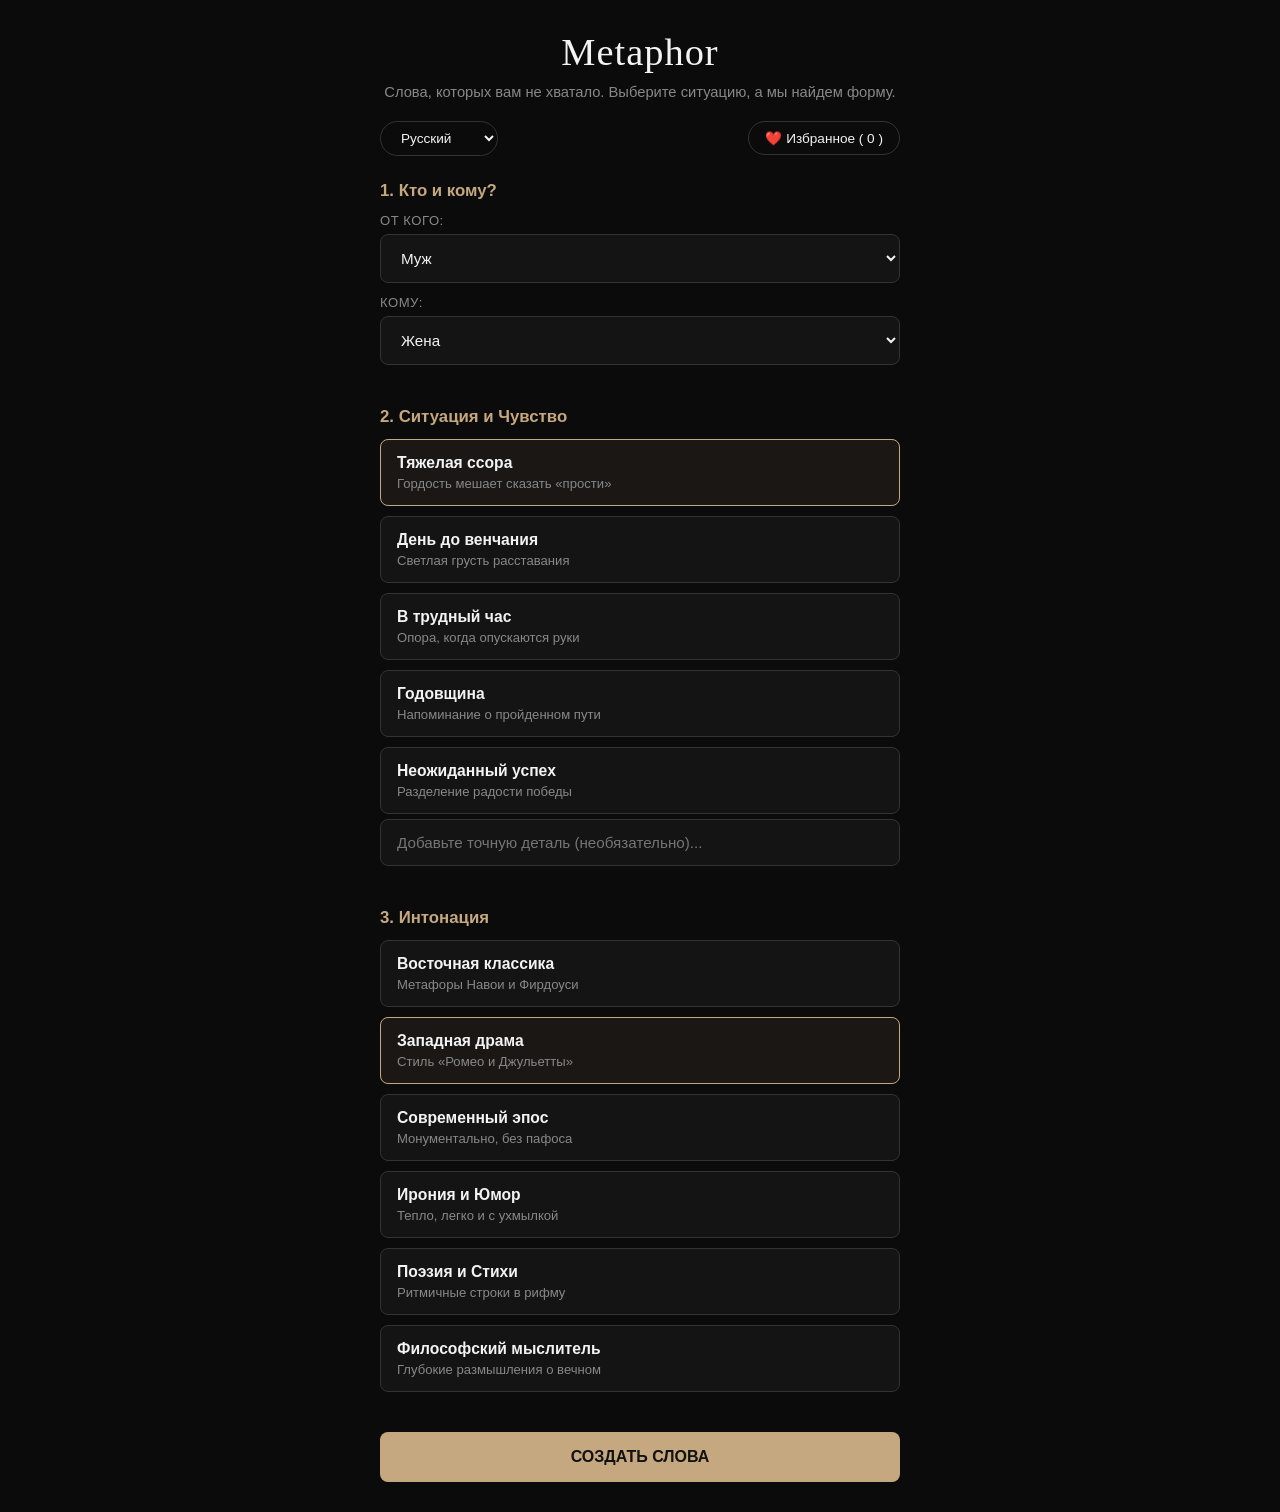
==== index.html @ 9680c44c "Update index.html" ====
<!DOCTYPE html>
<html lang="ru">
<head>
    <meta charset="UTF-8">
    <meta name="viewport" content="width=device-width, initial-scale=1.0">
    <title>Metaphor</title>
    <style>
        :root {
            --bg-color: #0b0b0b;
            --card-bg: #141414;
            --border-color: #333333;
            --accent-gold: #c5a880;
            --accent-gold-hover: #d4b58f;
            --text-main: #f3f3f3;
            --text-muted: #888888;
        }

        * {
            box-sizing: border-box;
            margin: 0;
            padding: 0;
            font-family: -apple-system, BlinkMacSystemFont, "Segoe UI", Roboto, sans-serif;
        }

        body {
            background-color: var(--bg-color);
            color: var(--text-main);
            display: flex;
            flex-direction: column;
            align-items: center;
            padding: 30px 15px;
            min-height: 100vh;
        }

        .container {
            width: 100%;
            max-width: 520px;
        }

        header {
            text-align: center;
            margin-bottom: 25px;
        }

        .logo {
            font-size: 2.4rem;
            font-weight: 400;
            font-family: Georgia, serif;
            letter-spacing: 1px;
            color: var(--text-main);
            margin-bottom: 8px;
        }

        .subtitle {
            font-size: 0.92rem;
            color: var(--text-muted);
            line-height: 1.4;
            margin-bottom: 18px;
        }

        .top-controls {
            display: flex;
            justify-content: space-between;
            align-items: center;
            margin-bottom: 20px;
        }

        .favorites-btn, .lang-select {
            background: transparent;
            border: 1px solid var(--border-color);
            color: var(--text-main);
            padding: 8px 16px;
            border-radius: 20px;
            font-size: 0.85rem;
            cursor: pointer;
            outline: none;
            transition: all 0.2s;
        }

        .favorites-btn:hover, .lang-select:hover {
            border-color: var(--accent-gold);
        }

        .lang-select option {
            background: var(--card-bg);
            color: var(--text-main);
        }

        section {
            margin-bottom: 30px;
        }

        .section-title {
            font-size: 1.05rem;
            font-weight: 600;
            color: var(--accent-gold);
            margin-bottom: 12px;
        }

        .label-text {
            font-size: 0.82rem;
            color: var(--text-muted);
            margin-bottom: 6px;
            text-transform: uppercase;
            letter-spacing: 0.5px;
        }

        .select-wrap, input[type="text"] {
            width: 100%;
            background: var(--card-bg);
            border: 1px solid var(--border-color);
            color: var(--text-main);
            padding: 14px 16px;
            border-radius: 8px;
            font-size: 0.95rem;
            outline: none;
            margin-bottom: 12px;
            transition: border-color 0.2s;
        }

        select:focus, input:focus {
            border-color: var(--accent-gold);
        }

        .cards-grid {
            display: flex;
            flex-direction: column;
            gap: 10px;
        }

        .selectable-card {
            background: var(--card-bg);
            border: 1px solid var(--border-color);
            border-radius: 8px;
            padding: 14px 16px;
            cursor: pointer;
            transition: all 0.2s ease;
        }

        .selectable-card:hover {
            border-color: #555;
        }

        .selectable-card.selected {
            border-color: var(--accent-gold);
            background: #1a1714;
        }

        .card-title {
            font-size: 0.98rem;
            font-weight: 600;
            margin-bottom: 4px;
            color: var(--text-main);
        }

        .card-desc {
            font-size: 0.82rem;
            color: var(--text-muted);
        }

        .custom-input-card {
            background: var(--card-bg);
            border: 1px solid var(--border-color);
            border-radius: 8px;
            padding: 12px 16px;
            width: 100%;
            color: var(--text-main);
            font-size: 0.9rem;
            outline: none;
            margin-top: 5px;
        }

        .btn-submit {
            width: 100%;
            background: var(--accent-gold);
            color: #111;
            font-weight: 600;
            border: none;
            padding: 16px;
            border-radius: 8px;
            font-size: 1rem;
            cursor: pointer;
            transition: background 0.2s;
            margin-top: 10px;
        }

        .btn-submit:hover {
            background: var(--accent-gold-hover);
        }

        /* Карточка результата */
        .result-box {
            display: none;
            background: #111;
            border: 1px solid var(--border-color);
            border-radius: 12px;
            padding: 24px;
            margin-top: 30px;
            box-shadow: 0 15px 35px rgba(0,0,0,0.6);
        }

        .result-text {
            font-size: 1.05rem;
            line-height: 1.7;
            margin-bottom: 20px;
            color: var(--text-main);
            white-space: pre-wrap;
            font-family: Georgia, serif;
            min-height: 80px;
        }

        /* Доп. меню после генерации (Короче, Метафоры, Формально) */
        .post-menu {
            display: flex;
            flex-wrap: wrap;
            gap: 8px;
            margin-bottom: 18px;
            padding-bottom: 16px;
            border-bottom: 1px solid var(--border-color);
        }

        .btn-mini {
            background: var(--card-bg);
            border: 1px solid var(--border-color);
            color: var(--text-main);
            padding: 6px 14px;
            border-radius: 16px;
            font-size: 0.8rem;
            cursor: pointer;
            transition: all 0.2s;
        }

        .btn-mini:hover {
            border-color: var(--accent-gold);
            color: var(--accent-gold);
        }

        .actions-row {
            display: grid;
            grid-template-columns: repeat(2, 1fr);
            gap: 10px;
            margin-top: 12px;
        }

        .btn-action {
            background: var(--card-bg);
            border: 1px solid var(--border-color);
            color: var(--text-main);
            padding: 10px;
            border-radius: 6px;
            font-size: 0.85rem;
            cursor: pointer;
            display: flex;
            align-items: center;
            justify-content: center;
            gap: 6px;
            transition: all 0.2s;
        }

        .btn-action:hover {
            border-color: var(--accent-gold);
        }

        .status-msg {
            color: #e57373;
            font-size: 0.85rem;
            text-align: center;
            margin-top: 10px;
            display: none;
        }
    </style>
</head>
<body>

    <div class="container">
        <header>
            <h1 class="logo">Metaphor</h1>
            <p class="subtitle">Слова, которых вам не хватало. Выберите ситуацию, а мы найдем форму.</p>
            
            <div class="top-controls">
                <select id="langSelect" class="lang-select">
                    <option value="ru">Русский</option>
                    <option value="uz">O'zbekcha</option>
                    <option value="en">English</option>
                </select>
                <button class="favorites-btn" id="favCountBtn">❤️ Избранное ( 0 )</button>
            </div>
        </header>

        <main>
            <!-- Блок 1: Кто и кому -->
            <section>
                <div class="section-title">1. Кто и кому?</div>
                <div class="label-text">От кого:</div>
                <select id="senderSelect" class="select-wrap">
                    <option value="Муж">Муж</option>
                    <option value="Жена">Жена</option>
                    <option value="Отец">Отец</option>
                    <option value="Мать">Мать</option>
                    <option value="Друг">Друг</option>
                    <option value="Подруга">Подруга</option>
                    <option value="Коллега">Коллега</option>
                </select>

                <div class="label-text">Кому:</div>
                <select id="recipientSelect" class="select-wrap">
                    <option value="Жена">Жена</option>
                    <option value="Муж">Муж</option>
                    <option value="Сын">Сын</option>
                    <option value="Дочь">Дочь</option>
                    <option value="Друг">Друг</option>
                    <option value="Коллега">Коллега</option>
                </select>
            </section>

            <!-- Блок 2: Ситуация и Чувство -->
            <section>
                <div class="section-title">2. Ситуация и Чувство</div>
                <div class="cards-grid" id="situationCards">
                    <div class="selectable-card selected" data-value="Тяжелая ссора: Гордость мешает сказать прости">
                        <div class="card-title">Тяжелая ссора</div>
                        <div class="card-desc">Гордость мешает сказать «прости»</div>
                    </div>
                    <div class="selectable-card" data-value="День до венчания: Светлая грусть расставания">
                        <div class="card-title">День до венчания</div>
                        <div class="card-desc">Светлая грусть расставания</div>
                    </div>
                    <div class="selectable-card" data-value="В трудный час: Опора, когда опускаются руки">
                        <div class="card-title">В трудный час</div>
                        <div class="card-desc">Опора, когда опускаются руки</div>
                    </div>
                    <div class="selectable-card" data-value="Годовщина: Напоминание о пройденном пути">
                        <div class="card-title">Годовщина</div>
                        <div class="card-desc">Напоминание о пройденном пути</div>
                    </div>
                    <div class="selectable-card" data-value="Неожиданный успех: Разделение радости победы">
                        <div class="card-title">Неожиданный успех</div>
                        <div class="card-desc">Разделение радости победы</div>
                    </div>
                </div>
                <input type="text" id="customSituation" class="custom-input-card" placeholder="Добавьте точную деталь (необязательно)...">
            </section>

            <!-- Блок 3: Интонация -->
            <section>
                <div class="section-title">3. Интонация</div>
                <div class="cards-grid" id="toneCards">
                    <div class="selectable-card" data-value="Восточная классика">
                        <div class="card-title">Восточная классика</div>
                        <div class="card-desc">Метафоры Навои и Фирдоуси</div>
                    </div>
                    <div class="selectable-card selected" data-value="Западная драма">
                        <div class="card-title">Западная драма</div>
                        <div class="card-desc">Стиль «Ромео и Джульетты»</div>
                    </div>
                    <div class="selectable-card" data-value="Современный эпос">
                        <div class="card-title">Современный эпос</div>
                        <div class="card-desc">Монументально, без пафоса</div>
                    </div>
                    <div class="selectable-card" data-value="Ирония и Юмор">
                        <div class="card-title">Ирония и Юмор</div>
                        <div class="card-desc">Тепло, легко и с ухмылкой</div>
                    </div>
                    <div class="selectable-card" data-value="Поэзия и Стихи">
                        <div class="card-title">Поэзия и Стихи</div>
                        <div class="card-desc">Ритмичные строки в рифму</div>
                    </div>
                    <div class="selectable-card" data-value="Философский мыслитель">
                        <div class="card-title">Философский мыслитель</div>
                        <div class="card-desc">Глубокие размышления о вечном</div>
                    </div>
                </div>
            </section>

            <button id="generateBtn" class="btn-submit">СОЗДАТЬ СЛОВА</button>
            <div id="statusMsg" class="status-msg"></div>

            <!-- Блок вывода с доп. меню -->
            <div id="resultBox" class="result-box">
                <!-- Доп меню подстройки текста -->
                <div class="post-menu">
                    <button class="btn-mini" id="modShorter">Короче</button>
                    <button class="btn-mini" id="modMetaphor">Больше метафор</button>
                    <button class="btn-mini" id="modFormal">Более формально</button>
                </div>

                <div id="resultText" class="result-text"></div>
                
                <div class="actions-row">
                    <button class="btn-action" id="favToggleBtn">❤️ В избранное</button>
                    <button class="btn-action" id="telegramBtn">✈️ В Telegram</button>
                </div>
                <div class="actions-row">
                    <button class="btn-action" id="copyBtn">Скопировать</button>
                    <button class="btn-action" id="downloadCardBtn">Скачать открытку</button>
                </div>
            </div>
        </main>
    </div>

    <script>
        // Трекинг аналитики
        async function trackEvent(payload) {
            try {
                await fetch('/api/track', {
                    method: 'POST',
                    headers: { 'Content-Type': 'application/json' },
                    body: JSON.stringify(payload)
                });
            } catch (e) {}
        }

        const savedLang = localStorage.getItem('app_lang') || 'ru';
        const langSelect = document.getElementById('langSelect');
        langSelect.value = savedLang;
        trackEvent({ type: 'visit', language: savedLang });

        langSelect.addEventListener('change', (e) => {
            localStorage.setItem('app_lang', e.target.value);
        });

        // Эффект печати текста (Typewriter)
        async function typeWriter(text, element) {
            element.innerText = '';
            for (let i = 0; i < text.length; i++) {
                element.innerText += text.charAt(i);
                if (i % 4 === 0) await new Promise(r => setTimeout(r, 5));
            }
        }

        // Выбор карточек ситуаций
        let selectedSituation = "Тяжелая ссора: Гордость мешает сказать прости";
        document.querySelectorAll('#situationCards .selectable-card').forEach(card => {
            card.addEventListener('click', () => {
                document.querySelectorAll('#situationCards .selectable-card').forEach(c => c.classList.remove('selected'));
                card.classList.add('selected');
                selectedSituation = card.getAttribute('data-value');
            });
        });

        // Выбор карточек интонаций
        let selectedTone = "Западная драма";
        document.querySelectorAll('#toneCards .selectable-card').forEach(card => {
            card.addEventListener('click', () => {
                document.querySelectorAll('#toneCards .selectable-card').forEach(c => c.classList.remove('selected'));
                card.classList.add('selected');
                selectedTone = card.getAttribute('data-value');
            });
        });

        // Избранное
        let favorites = JSON.parse(localStorage.getItem('metaphor_favs') || '[]');
        const favCountBtn = document.getElementById('favCountBtn');
        function updateFavCount() {
            favCountBtn.innerText = `❤️ Избранное ( ${favorites.length} )`;
        }
        updateFavCount();

        const generateBtn = document.getElementById('generateBtn');
        const resultBox = document.getElementById('resultBox');
        const resultText = document.getElementById('resultText');
        const statusMsg = document.getElementById('statusMsg');

        async function fetchGeneration(extraInstruction = '') {
            const sender = document.getElementById('senderSelect').value;
            const recipient = document.getElementById('recipientSelect').value;
            const customDetail = document.getElementById('customSituation').value.trim();
            const lang = langSelect.value;
            
            let situationFinal = selectedSituation;
            if (customDetail) {
                situationFinal += `. Деталь: ${customDetail}`;
            }
            if (extraInstruction) {
                situationFinal += `. Стиль корректировки: ${extraInstruction}`;
            }

            generateBtn.disabled = true;
            generateBtn.innerText = 'Создаем слова...';
            statusMsg.style.display = 'none';

            try {
                const res = await fetch('/api/generate', {
                    method: 'POST',
                    headers: { 'Content-Type': 'application/json' },
                    body: JSON.stringify({
                        step1: `От ${sender} к ${recipient}`,
                        step2: situationFinal,
                        step3: selectedTone,
                        lang: lang
                    })
                });

                const data = await res.json();
                if (res.ok) {
                    resultBox.style.display = 'block';
                    await typeWriter(data.text, resultText);
                    window.scrollTo({ top: resultBox.offsetTop - 20, behavior: 'smooth' });
                    trackEvent({ type: 'event', eventName: 'generation_success', tone: selectedTone, language: lang });
                } else {
                    statusMsg.innerText = data.text || 'Ошибка генерации';
                    statusMsg.style.display = 'block';
                }
            } catch (err) {
                statusMsg.innerText = 'Ошибка соединения с сервером';
                statusMsg.style.display = 'block';
            } finally {
                generateBtn.disabled = false;
                generateBtn.innerText = 'СОЗДАТЬ СЛОВА';
            }
        }

        generateBtn.addEventListener('click', () => fetchGeneration());

        // Обработчики мини-меню (Короче, Метафоры, Формально)
        document.getElementById('modShorter').addEventListener('click', () => fetchGeneration('сделай текст короче и лаконичнее'));
        document.getElementById('modMetaphor').addEventListener('click', () => fetchGeneration('добавь больше красивых метафор и образности'));
        document.getElementById('modFormal').addEventListener('click', () => fetchGeneration('сделай текст более формальным и сдержанным'));

        // Кнопки управления результатом
        document.getElementById('copyBtn').addEventListener('click', () => {
            navigator.clipboard.writeText(resultText.innerText);
            alert('Текст скопирован!');
            trackEvent({ type: 'event', eventName: 'copy_text' });
        });

        document.getElementById('telegramBtn').addEventListener('click', () => {
            window.open(`https://t.me/share/url?url=${encodeURIComponent(location.href)}&text=${encodeURIComponent(resultText.innerText)}`, '_blank');
            trackEvent({ type: 'event', eventName: 'telegram_share' });
        });

        const favToggleBtn = document.getElementById('favToggleBtn');
        favToggleBtn.addEventListener('click', () => {
            const text = resultText.innerText;
            if (!favorites.includes(text)) {
                favorites.push(text);
                localStorage.setItem('metaphor_favs', JSON.stringify(favorites));
                favToggleBtn.innerText = '❤️ В избранном';
                alert('Добавлено в избранное!');
            } else {
                favorites = favorites.filter(item => item !== text);
                localStorage.setItem('metaphor_favs', JSON.stringify(favorites));
                favToggleBtn.innerText = '❤️ В избранное';
                alert('Удалено из избранного.');
            }
            updateFavCount();
            trackEvent({ type: 'event', eventName: 'favorite_toggle' });
        });

        // Скачивание открытки (Canvas)
        document.getElementById('downloadCardBtn').addEventListener('click', () => {
            const canvas = document.createElement('canvas');
            canvas.width = 1000; canvas.height = 1000;
            const ctx = canvas.getContext('2d');

            ctx.fillStyle = '#141414';
            ctx.fillRect(0, 0, 1000, 1000);

            ctx.strokeStyle = '#c5a880';
            ctx.lineWidth = 4;
            ctx.strokeRect(50, 50, 900, 900);

            ctx.fillStyle = '#c5a880';
            ctx.font = '36px Georgia, serif';
            ctx.textAlign = 'center';
            ctx.fillText('METAPHOR', 500, 130);

            ctx.fillStyle = '#f3f3f3';
            ctx.font = '28px Georgia, serif';
            
            const words = resultText.innerText.split(' ');
            let line = '', lines = [];
            for (let w of words) {
                let test = line + w + ' ';
                if (ctx.measureText(test).width > 760) { lines.push(line); line = w + ' '; }
                else line = test;
            }
            lines.push(line);

            let startY = 500 - ((lines.length * 40) / 2);
            lines.forEach((l, i) => ctx.fillText(l, 500, startY + (i * 45)));

            const link = document.createElement('a');
            link.download = 'metaphor-card.png';
            link.href = canvas.toDataURL();
            link.click();

            trackEvent({ type: 'event', eventName: 'download_card' });
        });
    </script>
</body>
</html>
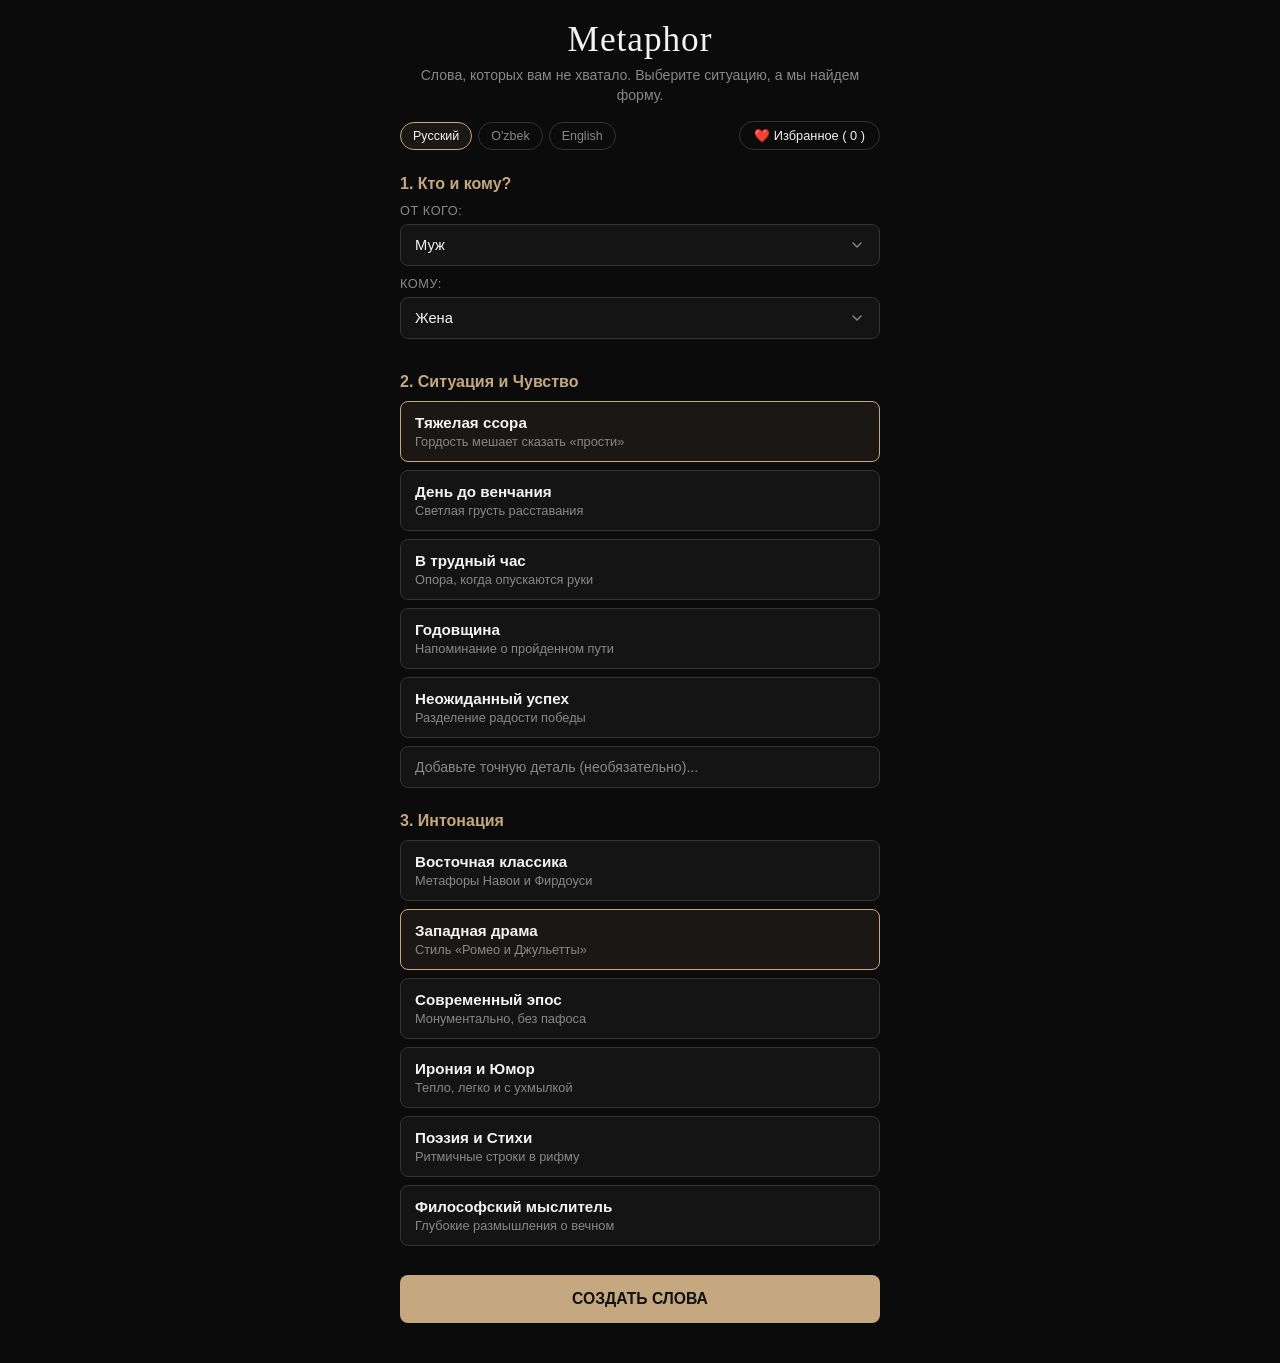
==== commit fcd57b68: "Update index.html" ====
--- a/index.html
+++ b/index.html
@@ -2,7 +2,7 @@
 <html lang="ru">
 <head>
     <meta charset="UTF-8">
-    <meta name="viewport" content="width=device-width, initial-scale=1.0">
+    <meta name="viewport" content="width=device-width, initial-scale=1.0, maximum-scale=1.0, user-scalable=no">
     <title>Metaphor</title>
     <style>
         :root {
@@ -28,13 +28,13 @@
             display: flex;
             flex-direction: column;
             align-items: center;
-            padding: 30px 15px;
+            padding: 20px 12px;
             min-height: 100vh;
         }
 
         .container {
             width: 100%;
-            max-width: 520px;
+            max-width: 480px;
         }
 
         header {
@@ -43,96 +43,120 @@
         }
 
         .logo {
-            font-size: 2.4rem;
+            font-size: 2.2rem;
             font-weight: 400;
             font-family: Georgia, serif;
             letter-spacing: 1px;
             color: var(--text-main);
-            margin-bottom: 8px;
+            margin-bottom: 6px;
         }
 
         .subtitle {
-            font-size: 0.92rem;
+            font-size: 0.88rem;
             color: var(--text-muted);
             line-height: 1.4;
-            margin-bottom: 18px;
-        }
-
-        .top-controls {
+            margin-bottom: 16px;
+            padding: 0 10px;
+        }
+
+        /* Верхняя панель: Кнопки языков и Избранное */
+        .top-bar {
             display: flex;
             justify-content: space-between;
             align-items: center;
-            margin-bottom: 20px;
-        }
-
-        .favorites-btn, .lang-select {
+            margin-bottom: 24px;
+            gap: 10px;
+        }
+
+        .lang-group {
+            display: flex;
+            gap: 6px;
+        }
+
+        .lang-btn {
             background: transparent;
             border: 1px solid var(--border-color);
-            color: var(--text-main);
-            padding: 8px 16px;
-            border-radius: 20px;
-            font-size: 0.85rem;
+            color: var(--text-muted);
+            padding: 6px 12px;
+            border-radius: 16px;
+            font-size: 0.78rem;
             cursor: pointer;
-            outline: none;
             transition: all 0.2s;
         }
 
-        .favorites-btn:hover, .lang-select:hover {
+        .lang-btn.active {
             border-color: var(--accent-gold);
-        }
-
-        .lang-select option {
-            background: var(--card-bg);
-            color: var(--text-main);
+            color: var(--text-main);
+            background: #1a1714;
+        }
+
+        .favorites-btn {
+            background: transparent;
+            border: 1px solid var(--border-color);
+            color: var(--text-main);
+            padding: 6px 14px;
+            border-radius: 16px;
+            font-size: 0.8rem;
+            cursor: pointer;
+            transition: all 0.2s;
+            white-space: nowrap;
+        }
+
+        .favorites-btn:hover {
+            border-color: var(--accent-gold);
         }
 
         section {
-            margin-bottom: 30px;
+            margin-bottom: 24px;
         }
 
         .section-title {
-            font-size: 1.05rem;
+            font-size: 1rem;
             font-weight: 600;
             color: var(--accent-gold);
-            margin-bottom: 12px;
+            margin-bottom: 10px;
         }
 
         .label-text {
-            font-size: 0.82rem;
+            font-size: 0.8rem;
             color: var(--text-muted);
             margin-bottom: 6px;
             text-transform: uppercase;
             letter-spacing: 0.5px;
         }
 
-        .select-wrap, input[type="text"] {
+        .select-wrap {
             width: 100%;
             background: var(--card-bg);
             border: 1px solid var(--border-color);
             color: var(--text-main);
-            padding: 14px 16px;
+            padding: 12px 14px;
             border-radius: 8px;
-            font-size: 0.95rem;
+            font-size: 0.92rem;
             outline: none;
-            margin-bottom: 12px;
-            transition: border-color 0.2s;
-        }
-
-        select:focus, input:focus {
+            margin-bottom: 10px;
+            appearance: none;
+            background-image: url("data:image/svg+xml;charset=UTF-8,%3csvg xmlns='http://www.w3.org/2000/svg' viewBox='0 0 24 24' fill='none' stroke='%23888888' stroke-width='2' stroke-linecap='round' stroke-linejoin='round'%3e%3cpolyline points='6 9 12 15 18 9'%3e%3c/polyline%3e%3c/svg%3e");
+            background-repeat: no-repeat;
+            background-position: right 14px center;
+            background-size: 16px;
+        }
+
+        .select-wrap:focus {
             border-color: var(--accent-gold);
         }
 
         .cards-grid {
             display: flex;
             flex-direction: column;
-            gap: 10px;
+            gap: 8px;
         }
 
         .selectable-card {
             background: var(--card-bg);
             border: 1px solid var(--border-color);
             border-radius: 8px;
-            padding: 14px 16px;
+            padding: 12px 14px;
             cursor: pointer;
             transition: all 0.2s ease;
         }
@@ -147,14 +171,14 @@
         }
 
         .card-title {
-            font-size: 0.98rem;
+            font-size: 0.95rem;
             font-weight: 600;
-            margin-bottom: 4px;
+            margin-bottom: 3px;
             color: var(--text-main);
         }
 
         .card-desc {
-            font-size: 0.82rem;
+            font-size: 0.8rem;
             color: var(--text-muted);
         }
 
@@ -162,12 +186,16 @@
             background: var(--card-bg);
             border: 1px solid var(--border-color);
             border-radius: 8px;
-            padding: 12px 16px;
+            padding: 12px 14px;
             width: 100%;
             color: var(--text-main);
-            font-size: 0.9rem;
+            font-size: 0.88rem;
             outline: none;
-            margin-top: 5px;
+            margin-top: 8px;
+        }
+
+        .custom-input-card::placeholder {
+            color: var(--text-muted);
         }
 
         .btn-submit {
@@ -176,12 +204,13 @@
             color: #111;
             font-weight: 600;
             border: none;
-            padding: 16px;
+            padding: 15px;
             border-radius: 8px;
-            font-size: 1rem;
+            font-size: 0.98rem;
             cursor: pointer;
             transition: background 0.2s;
-            margin-top: 10px;
+            margin-top: 5px;
+            margin-bottom: 20px;
         }
 
         .btn-submit:hover {
@@ -191,41 +220,31 @@
         /* Карточка результата */
         .result-box {
             display: none;
-            background: #111;
+            background: var(--card-bg);
             border: 1px solid var(--border-color);
             border-radius: 12px;
-            padding: 24px;
-            margin-top: 30px;
-            box-shadow: 0 15px 35px rgba(0,0,0,0.6);
-        }
-
-        .result-text {
-            font-size: 1.05rem;
-            line-height: 1.7;
-            margin-bottom: 20px;
-            color: var(--text-main);
-            white-space: pre-wrap;
-            font-family: Georgia, serif;
-            min-height: 80px;
-        }
-
-        /* Доп. меню после генерации (Короче, Метафоры, Формально) */
+            padding: 20px;
+            margin-top: 20px;
+            box-shadow: 0 10px 30px rgba(0,0,0,0.5);
+        }
+
+        /* Доп. меню подстройки текста СТРОГО ВНУТРИ карточки под текстом */
         .post-menu {
             display: flex;
             flex-wrap: wrap;
-            gap: 8px;
-            margin-bottom: 18px;
-            padding-bottom: 16px;
+            gap: 6px;
+            margin-bottom: 16px;
+            padding-bottom: 14px;
             border-bottom: 1px solid var(--border-color);
         }
 
         .btn-mini {
-            background: var(--card-bg);
+            background: #1c1c1c;
             border: 1px solid var(--border-color);
             color: var(--text-main);
-            padding: 6px 14px;
-            border-radius: 16px;
-            font-size: 0.8rem;
+            padding: 6px 12px;
+            border-radius: 14px;
+            font-size: 0.78rem;
             cursor: pointer;
             transition: all 0.2s;
         }
@@ -235,20 +254,30 @@
             color: var(--accent-gold);
         }
 
+        .result-text {
+            font-size: 1rem;
+            line-height: 1.6;
+            margin-bottom: 20px;
+            color: var(--text-main);
+            white-space: pre-wrap;
+            font-family: Georgia, serif;
+            min-height: 70px;
+        }
+
         .actions-row {
             display: grid;
             grid-template-columns: repeat(2, 1fr);
-            gap: 10px;
-            margin-top: 12px;
+            gap: 8px;
+            margin-top: 10px;
         }
 
         .btn-action {
-            background: var(--card-bg);
+            background: #1c1c1c;
             border: 1px solid var(--border-color);
             color: var(--text-main);
             padding: 10px;
             border-radius: 6px;
-            font-size: 0.85rem;
+            font-size: 0.82rem;
             cursor: pointer;
             display: flex;
             align-items: center;
@@ -263,7 +292,7 @@
 
         .status-msg {
             color: #e57373;
-            font-size: 0.85rem;
+            font-size: 0.82rem;
             text-align: center;
             margin-top: 10px;
             display: none;
@@ -275,14 +304,14 @@
     <div class="container">
         <header>
             <h1 class="logo">Metaphor</h1>
-            <p class="subtitle">Слова, которых вам не хватало. Выберите ситуацию, а мы найдем форму.</p>
+            <p class="subtitle" id="subTitleText">Слова, которых вам не хватало. Выберите ситуацию, а мы найдем форму.</p>
             
-            <div class="top-controls">
-                <select id="langSelect" class="lang-select">
-                    <option value="ru">Русский</option>
-                    <option value="uz">O'zbekcha</option>
-                    <option value="en">English</option>
-                </select>
+            <div class="top-bar">
+                <div class="lang-group">
+                    <button class="lang-btn active" data-lang="ru">Русский</button>
+                    <button class="lang-btn" data-lang="uz">O'zbek</button>
+                    <button class="lang-btn" data-lang="en">English</button>
+                </div>
                 <button class="favorites-btn" id="favCountBtn">❤️ Избранное ( 0 )</button>
             </div>
         </header>
@@ -290,8 +319,8 @@
         <main>
             <!-- Блок 1: Кто и кому -->
             <section>
-                <div class="section-title">1. Кто и кому?</div>
-                <div class="label-text">От кого:</div>
+                <div class="section-title" id="sec1Title">1. Кто и кому?</div>
+                <div class="label-text" id="lblFrom">От кого:</div>
                 <select id="senderSelect" class="select-wrap">
                     <option value="Муж">Муж</option>
                     <option value="Жена">Жена</option>
@@ -302,7 +331,7 @@
                     <option value="Коллега">Коллега</option>
                 </select>
 
-                <div class="label-text">Кому:</div>
+                <div class="label-text" id="lblTo">Кому:</div>
                 <select id="recipientSelect" class="select-wrap">
                     <option value="Жена">Жена</option>
                     <option value="Муж">Муж</option>
@@ -315,27 +344,27 @@
 
             <!-- Блок 2: Ситуация и Чувство -->
             <section>
-                <div class="section-title">2. Ситуация и Чувство</div>
+                <div class="section-title" id="sec2Title">2. Ситуация и Чувство</div>
                 <div class="cards-grid" id="situationCards">
                     <div class="selectable-card selected" data-value="Тяжелая ссора: Гордость мешает сказать прости">
-                        <div class="card-title">Тяжелая ссора</div>
-                        <div class="card-desc">Гордость мешает сказать «прости»</div>
+                        <div class="card-title" data-i18n="sit1_t">Тяжелая ссора</div>
+                        <div class="card-desc" data-i18n="sit1_d">Гордость мешает сказать «прости»</div>
                     </div>
                     <div class="selectable-card" data-value="День до венчания: Светлая грусть расставания">
-                        <div class="card-title">День до венчания</div>
-                        <div class="card-desc">Светлая грусть расставания</div>
+                        <div class="card-title" data-i18n="sit2_t">День до венчания</div>
+                        <div class="card-desc" data-i18n="sit2_d">Светлая грусть расставания</div>
                     </div>
                     <div class="selectable-card" data-value="В трудный час: Опора, когда опускаются руки">
-                        <div class="card-title">В трудный час</div>
-                        <div class="card-desc">Опора, когда опускаются руки</div>
+                        <div class="card-title" data-i18n="sit3_t">В трудный час</div>
+                        <div class="card-desc" data-i18n="sit3_d">Опора, когда опускаются руки</div>
                     </div>
                     <div class="selectable-card" data-value="Годовщина: Напоминание о пройденном пути">
-                        <div class="card-title">Годовщина</div>
-                        <div class="card-desc">Напоминание о пройденном пути</div>
+                        <div class="card-title" data-i18n="sit4_t">Годовщина</div>
+                        <div class="card-desc" data-i18n="sit4_d">Напоминание о пройденном пути</div>
                     </div>
                     <div class="selectable-card" data-value="Неожиданный успех: Разделение радости победы">
-                        <div class="card-title">Неожиданный успех</div>
-                        <div class="card-desc">Разделение радости победы</div>
+                        <div class="card-title" data-i18n="sit5_t">Неожиданный успех</div>
+                        <div class="card-desc" data-i18n="sit5_d">Разделение радости победы</div>
                     </div>
                 </div>
                 <input type="text" id="customSituation" class="custom-input-card" placeholder="Добавьте точную деталь (необязательно)...">
@@ -343,31 +372,31 @@
 
             <!-- Блок 3: Интонация -->
             <section>
-                <div class="section-title">3. Интонация</div>
+                <div class="section-title" id="sec3Title">3. Интонация</div>
                 <div class="cards-grid" id="toneCards">
                     <div class="selectable-card" data-value="Восточная классика">
-                        <div class="card-title">Восточная классика</div>
-                        <div class="card-desc">Метафоры Навои и Фирдоуси</div>
+                        <div class="card-title" data-i18n="tone1_t">Восточная классика</div>
+                        <div class="card-desc" data-i18n="tone1_d">Метафоры Навои и Фирдоуси</div>
                     </div>
                     <div class="selectable-card selected" data-value="Западная драма">
-                        <div class="card-title">Западная драма</div>
-                        <div class="card-desc">Стиль «Ромео и Джульетты»</div>
+                        <div class="card-title" data-i18n="tone2_t">Западная драма</div>
+                        <div class="card-desc" data-i18n="tone2_d">Стиль «Ромео и Джульетты»</div>
                     </div>
                     <div class="selectable-card" data-value="Современный эпос">
-                        <div class="card-title">Современный эпос</div>
-                        <div class="card-desc">Монументально, без пафоса</div>
+                        <div class="card-title" data-i18n="tone3_t">Современный эпос</div>
+                        <div class="card-desc" data-i18n="tone3_d">Монументально, без пафоса</div>
                     </div>
                     <div class="selectable-card" data-value="Ирония и Юмор">
-                        <div class="card-title">Ирония и Юмор</div>
-                        <div class="card-desc">Тепло, легко и с ухмылкой</div>
+                        <div class="card-title" data-i18n="tone4_t">Ирония и Юмор</div>
+                        <div class="card-desc" data-i18n="tone4_d">Тепло, легко и с ухмылкой</div>
                     </div>
                     <div class="selectable-card" data-value="Поэзия и Стихи">
-                        <div class="card-title">Поэзия и Стихи</div>
-                        <div class="card-desc">Ритмичные строки в рифму</div>
+                        <div class="card-title" data-i18n="tone5_t">Поэзия и Стихи</div>
+                        <div class="card-desc" data-i18n="tone5_d">Ритмичные строки в рифму</div>
                     </div>
                     <div class="selectable-card" data-value="Философский мыслитель">
-                        <div class="card-title">Философский мыслитель</div>
-                        <div class="card-desc">Глубокие размышления о вечном</div>
+                        <div class="card-title" data-i18n="tone6_t">Философский мыслитель</div>
+                        <div class="card-desc" data-i18n="tone6_d">Глубокие размышления о вечном</div>
                     </div>
                 </div>
             </section>
@@ -375,9 +404,9 @@
             <button id="generateBtn" class="btn-submit">СОЗДАТЬ СЛОВА</button>
             <div id="statusMsg" class="status-msg"></div>
 
-            <!-- Блок вывода с доп. меню -->
+            <!-- Блок вывода -->
             <div id="resultBox" class="result-box">
-                <!-- Доп меню подстройки текста -->
+                <!-- Меню подстройки СТРОГО ПОД ТЕКСТОМ ВНУТРИ КАРТОЧКИ -->
                 <div class="post-menu">
                     <button class="btn-mini" id="modShorter">Короче</button>
                     <button class="btn-mini" id="modMetaphor">Больше метафор</button>
@@ -399,34 +428,158 @@
     </div>
 
     <script>
-        // Трекинг аналитики
-        async function trackEvent(payload) {
-            try {
-                await fetch('/api/track', {
-                    method: 'POST',
-                    headers: { 'Content-Type': 'application/json' },
-                    body: JSON.stringify(payload)
-                });
-            } catch (e) {}
-        }
-
-        const savedLang = localStorage.getItem('app_lang') || 'ru';
-        const langSelect = document.getElementById('langSelect');
-        langSelect.value = savedLang;
-        trackEvent({ type: 'visit', language: savedLang });
-
-        langSelect.addEventListener('change', (e) => {
-            localStorage.setItem('app_lang', e.target.value);
+        // Словарь для переключения интерфейса
+        const i18n = {
+            ru: {
+                subtitle: "Слова, которых вам не хватало. Выберите ситуацию, а мы найдем форму.",
+                fav: "Избранное",
+                sec1: "1. Кто и кому?",
+                from: "От кого:",
+                to: "Кому:",
+                sec2: "2. Ситуация и Чувство",
+                customPlace: "Добавьте точную деталь (необязательно)...",
+                sec3: "3. Интонация",
+                submit: "СОЗДАТЬ СЛОВА",
+                generating: "Создаем слова...",
+                copyBtn: "Скопировать",
+                copied: "Текст скопирован!",
+                toFav: "❤️ В избранное",
+                inFav: "❤️ В избранном",
+                remFav: "Удалено из избранного.",
+                addFav: "Добавлено в избранное!",
+                tgBtn: "✈️ В Telegram",
+                cardBtn: "Скачать открытку",
+                shorter: "Короче",
+                metaphor: "Больше метафор",
+                formal: "Более формально",
+                sit1_t: "Тяжелая ссора", sit1_d: "Гордость мешает сказать «прости»",
+                sit2_t: "День до венчания", sit2_d: "Светлая грусть расставания",
+                sit3_t: "В трудный час", sit3_d: "Опора, когда опускаются руки",
+                sit4_t: "Годовщина", sit4_d: "Напоминание о пройденном пути",
+                sit5_t: "Неожиданный успех", sit5_d: "Разделение радости победы",
+                tone1_t: "Восточная классика", tone1_d: "Метафоры Навои и Фирдоуси",
+                tone2_t: "Западная драма", tone2_d: "Стиль «Ромео и Джульетты»",
+                tone3_t: "Современный эпос", tone3_d: "Монументально, без пафоса",
+                tone4_t: "Ирония и Юмор", tone4_d: "Тепло, легко и с ухмылкой",
+                tone5_t: "Поэзия и Стихи", tone5_d: "Ритмичные строки в рифму",
+                tone6_t: "Философский мыслитель", tone6_d: "Глубокие размышления о вечном"
+            },
+            uz: {
+                subtitle: "Sizga yetishmagan so'zlar. Vaziyatni tanlang, biz shaklini topamiz.",
+                fav: "Saralangan",
+                sec1: "1. Kim va kimga?",
+                from: "Kimdan:",
+                to: "Kimga:",
+                sec2: "2. Vaziyat va Hissiyot",
+                customPlace: "Aniqlashtiruvchi tafsilot qo'shing (ixtiyoriy)...",
+                sec3: "3. Intonatsiya",
+                submit: "SO'ZLARni YARATISH",
+                generating: "So'zlar yaratilmoqda...",
+                copyBtn: "Nusxalash",
+                copied: "Matn nusxalandi!",
+                toFav: "❤️ Saralanganlarga",
+                inFav: "❤️ Saralanganlarda",
+                remFav: "Saralanganlardan olib tashlandi.",
+                addFav: "Saralanganlarga qo'shildi!",
+                tgBtn: "✈️ Telegramga",
+                cardBtn: "Ochiqchani yuklab olish",
+                shorter: "Qisqaroq",
+                metaphor: "Ko'proq metafora",
+                formal: "Rasmiyroq",
+                sit1_t: "Og'ir janjal", sit1_d: "G'urur 'kechir' deyishga qo'ymayapti",
+                sit2_t: "Nikohdan bir kun oldin", sit2_d: "Yorqin ayriliq qayg'usi",
+                sit3_t: "Og'ir damlar", sit3_d: "Qo'l siltanganda tayanch",
+                sit4_t: "Yubiley", sit4_d: "Bosib o'tilgan yo'lni eslash",
+                sit5_t: "Kutilmagan muvaffaqiyat", sit5_d: "G'alaba quvonchini bo'lishish",
+                tone1_t: "Sharqona klassika", tone1_d: "Navoiy va Firdavsiy metaforalari",
+                tone2_t: "G'arb dramasi", tone2_d: "Romeo va Juletta uslubi",
+                tone3_t: "Zamonaviy epos", tone3_d: "Pafossiz, salobatli",
+                tone4_t: "Ironiya va Yumor", tone4_d: "Iliq, yengil va tabassum bilan",
+                tone5_t: "She'riyat", tone5_d: "Qofiyali ritmik satrlar",
+                tone6_t: "Falsafiy mutafakkir", tone6_d: "Abadiyat haqida chuqur o'ylar"
+            },
+            en: {
+                subtitle: "The words you were missing. Choose the situation, and we'll find the form.",
+                fav: "Favorites",
+                sec1: "1. Who and to whom?",
+                from: "From:",
+                to: "To:",
+                sec2: "2. Situation and Feeling",
+                customPlace: "Add a precise detail (optional)...",
+                sec3: "3. Tone",
+                submit: "GENERATE WORDS",
+                generating: "Creating words...",
+                copyBtn: "Copy",
+                copied: "Text copied!",
+                toFav: "❤️ Favorite",
+                inFav: "❤️ In Favorites",
+                remFav: "Removed from favorites.",
+                addFav: "Added to favorites!",
+                tgBtn: "✈️ To Telegram",
+                cardBtn: "Download card",
+                shorter: "Shorter",
+                metaphor: "More metaphors",
+                formal: "More formal",
+                sit1_t: "Heavy argument", sit1_d: "Pride prevents saying 'sorry'",
+                sit2_t: "Day before wedding", sit2_d: "Light sadness of parting",
+                sit3_t: "Difficult hour", sit3_d: "Support when hands drop",
+                sit4_t: "Anniversary", sit4_d: "Reminder of the path traveled",
+                sit5_t: "Unexpected success", sit5_d: "Sharing the joy of victory",
+                tone1_t: "Eastern Classics", tone1_d: "Metaphors of Navoi and Firdawsi",
+                tone2_t: "Western Drama", tone2_d: "Romeo and Juliet style",
+                tone3_t: "Modern Epic", tone3_d: "Monumental, without pathos",
+                tone4_t: "Irony & Humor", tone4_d: "Warm, light with a smirk",
+                tone5_t: "Poetry and Rhymes", tone5_d: "Rhythmic lines in rhyme",
+                tone6_t: "Philosophical Thinker", tone6_d: "Deep reflections on eternity"
+            }
+        };
+
+        let currentLang = localStorage.getItem('app_lang') || 'ru';
+
+        function updateUI() {
+            const t = i18n[currentLang];
+            document.getElementById('subTitleText').innerText = t.subtitle;
+            document.getElementById('sec1Title').innerText = t.sec1;
+            document.getElementById('lblFrom').innerText = t.from;
+            document.getElementById('lblTo').innerText = t.to;
+            document.getElementById('sec2Title').innerText = t.sec2;
+            document.getElementById('sec3Title').innerText = t.sec3;
+            document.getElementById('customSituation').placeholder = t.customPlace;
+            document.getElementById('generateBtn').innerText = t.submit;
+            document.getElementById('modShorter').innerText = t.shorter;
+            document.getElementById('modMetaphor').innerText = t.metaphor;
+            document.getElementById('modFormal').innerText = t.formal;
+            document.getElementById('copyBtn').innerText = t.copyBtn;
+            document.getElementById('telegramBtn').innerText = t.tgBtn;
+            document.getElementById('downloadCardBtn').innerText = t.cardBtn;
+            document.getElementById('favToggleBtn').innerText = t.toFav;
+            
+            updateFavCount();
+
+            // Перевод названий карточек
+            document.querySelectorAll('[data-i18n]').forEach(el => {
+                const key = el.getAttribute('data-i18n');
+                if (t[key]) el.innerText = t[key];
+            });
+        }
+
+        // Кнопки переключения языков
+        document.querySelectorAll('.lang-btn').forEach(btn => {
+            btn.addEventListener('click', () => {
+                document.querySelectorAll('.lang-btn').forEach(b => b.classList.remove('active'));
+                btn.classList.add('active');
+                currentLang = btn.getAttribute('data-lang');
+                localStorage.setItem('app_lang', currentLang);
+                updateUI();
+            });
         });
 
-        // Эффект печати текста (Typewriter)
-        async function typeWriter(text, element) {
-            element.innerText = '';
-            for (let i = 0; i < text.length; i++) {
-                element.innerText += text.charAt(i);
-                if (i % 4 === 0) await new Promise(r => setTimeout(r, 5));
-            }
-        }
+        // Инициализация языка при загрузке
+        document.querySelectorAll('.lang-btn').forEach(btn => {
+            if (btn.getAttribute('data-lang') === currentLang) btn.classList.add('active');
+            else btn.classList.remove('active');
+        });
+        updateUI();
 
         // Выбор карточек ситуаций
         let selectedSituation = "Тяжелая ссора: Гордость мешает сказать прости";
@@ -452,9 +605,9 @@
         let favorites = JSON.parse(localStorage.getItem('metaphor_favs') || '[]');
         const favCountBtn = document.getElementById('favCountBtn');
         function updateFavCount() {
-            favCountBtn.innerText = `❤️ Избранное ( ${favorites.length} )`;
-        }
-        updateFavCount();
+            const t = i18n[currentLang];
+            favCountBtn.innerText = `❤️ ${t.fav} ( ${favorites.length} )`;
+        }
 
         const generateBtn = document.getElementById('generateBtn');
         const resultBox = document.getElementById('resultBox');
@@ -465,18 +618,18 @@
             const sender = document.getElementById('senderSelect').value;
             const recipient = document.getElementById('recipientSelect').value;
             const customDetail = document.getElementById('customSituation').value.trim();
-            const lang = langSelect.value;
+            const t = i18n[currentLang];
             
             let situationFinal = selectedSituation;
             if (customDetail) {
                 situationFinal += `. Деталь: ${customDetail}`;
             }
             if (extraInstruction) {
-                situationFinal += `. Стиль корректировки: ${extraInstruction}`;
+                situationFinal += `. Корректировка: ${extraInstruction}`;
             }
 
             generateBtn.disabled = true;
-            generateBtn.innerText = 'Создаем слова...';
+            generateBtn.innerText = t.generating;
             statusMsg.style.display = 'none';
 
             try {
@@ -487,16 +640,15 @@
                         step1: `От ${sender} к ${recipient}`,
                         step2: situationFinal,
                         step3: selectedTone,
-                        lang: lang
+                        lang: currentLang // Передаем точный язык на бэкенд, чтобы ИИ не переводил криво
                     })
                 });
 
                 const data = await res.json();
                 if (res.ok) {
                     resultBox.style.display = 'block';
-                    await typeWriter(data.text, resultText);
+                    resultText.innerText = data.text;
                     window.scrollTo({ top: resultBox.offsetTop - 20, behavior: 'smooth' });
-                    trackEvent({ type: 'event', eventName: 'generation_success', tone: selectedTone, language: lang });
                 } else {
                     statusMsg.innerText = data.text || 'Ошибка генерации';
                     statusMsg.style.display = 'block';
@@ -506,48 +658,46 @@
                 statusMsg.style.display = 'block';
             } finally {
                 generateBtn.disabled = false;
-                generateBtn.innerText = 'СОЗДАТЬ СЛОВА';
+                generateBtn.innerText = t.submit;
             }
         }
 
         generateBtn.addEventListener('click', () => fetchGeneration());
 
-        // Обработчики мини-меню (Короче, Метафоры, Формально)
-        document.getElementById('modShorter').addEventListener('click', () => fetchGeneration('сделай текст короче и лаконичнее'));
-        document.getElementById('modMetaphor').addEventListener('click', () => fetchGeneration('добавь больше красивых метафор и образности'));
-        document.getElementById('modFormal').addEventListener('click', () => fetchGeneration('сделай текст более формальным и сдержанным'));
-
-        // Кнопки управления результатом
+        // Кнопки мини-меню под текстом
+        document.getElementById('modShorter').addEventListener('click', () => fetchGeneration('сделай текст короче'));
+        document.getElementById('modMetaphor').addEventListener('click', () => fetchGeneration('добавь метафор'));
+        document.getElementById('modFormal').addEventListener('click', () => fetchGeneration('сделай более формально'));
+
+        // Управление результатом
         document.getElementById('copyBtn').addEventListener('click', () => {
             navigator.clipboard.writeText(resultText.innerText);
-            alert('Текст скопирован!');
-            trackEvent({ type: 'event', eventName: 'copy_text' });
+            alert(i18n[currentLang].copied);
         });
 
         document.getElementById('telegramBtn').addEventListener('click', () => {
             window.open(`https://t.me/share/url?url=${encodeURIComponent(location.href)}&text=${encodeURIComponent(resultText.innerText)}`, '_blank');
-            trackEvent({ type: 'event', eventName: 'telegram_share' });
         });
 
         const favToggleBtn = document.getElementById('favToggleBtn');
         favToggleBtn.addEventListener('click', () => {
             const text = resultText.innerText;
+            const t = i18n[currentLang];
             if (!favorites.includes(text)) {
                 favorites.push(text);
                 localStorage.setItem('metaphor_favs', JSON.stringify(favorites));
-                favToggleBtn.innerText = '❤️ В избранном';
-                alert('Добавлено в избранное!');
+                favToggleBtn.innerText = t.inFav;
+                alert(t.addFav);
             } else {
                 favorites = favorites.filter(item => item !== text);
                 localStorage.setItem('metaphor_favs', JSON.stringify(favorites));
-                favToggleBtn.innerText = '❤️ В избранное';
-                alert('Удалено из избранного.');
+                favToggleBtn.innerText = t.toFav;
+                alert(t.remFav);
             }
             updateFavCount();
-            trackEvent({ type: 'event', eventName: 'favorite_toggle' });
         });
 
-        // Скачивание открытки (Canvas)
+        // Скачивание открытки
         document.getElementById('downloadCardBtn').addEventListener('click', () => {
             const canvas = document.createElement('canvas');
             canvas.width = 1000; canvas.height = 1000;
@@ -584,8 +734,6 @@
             link.download = 'metaphor-card.png';
             link.href = canvas.toDataURL();
             link.click();
-
-            trackEvent({ type: 'event', eventName: 'download_card' });
         });
     </script>
 </body>
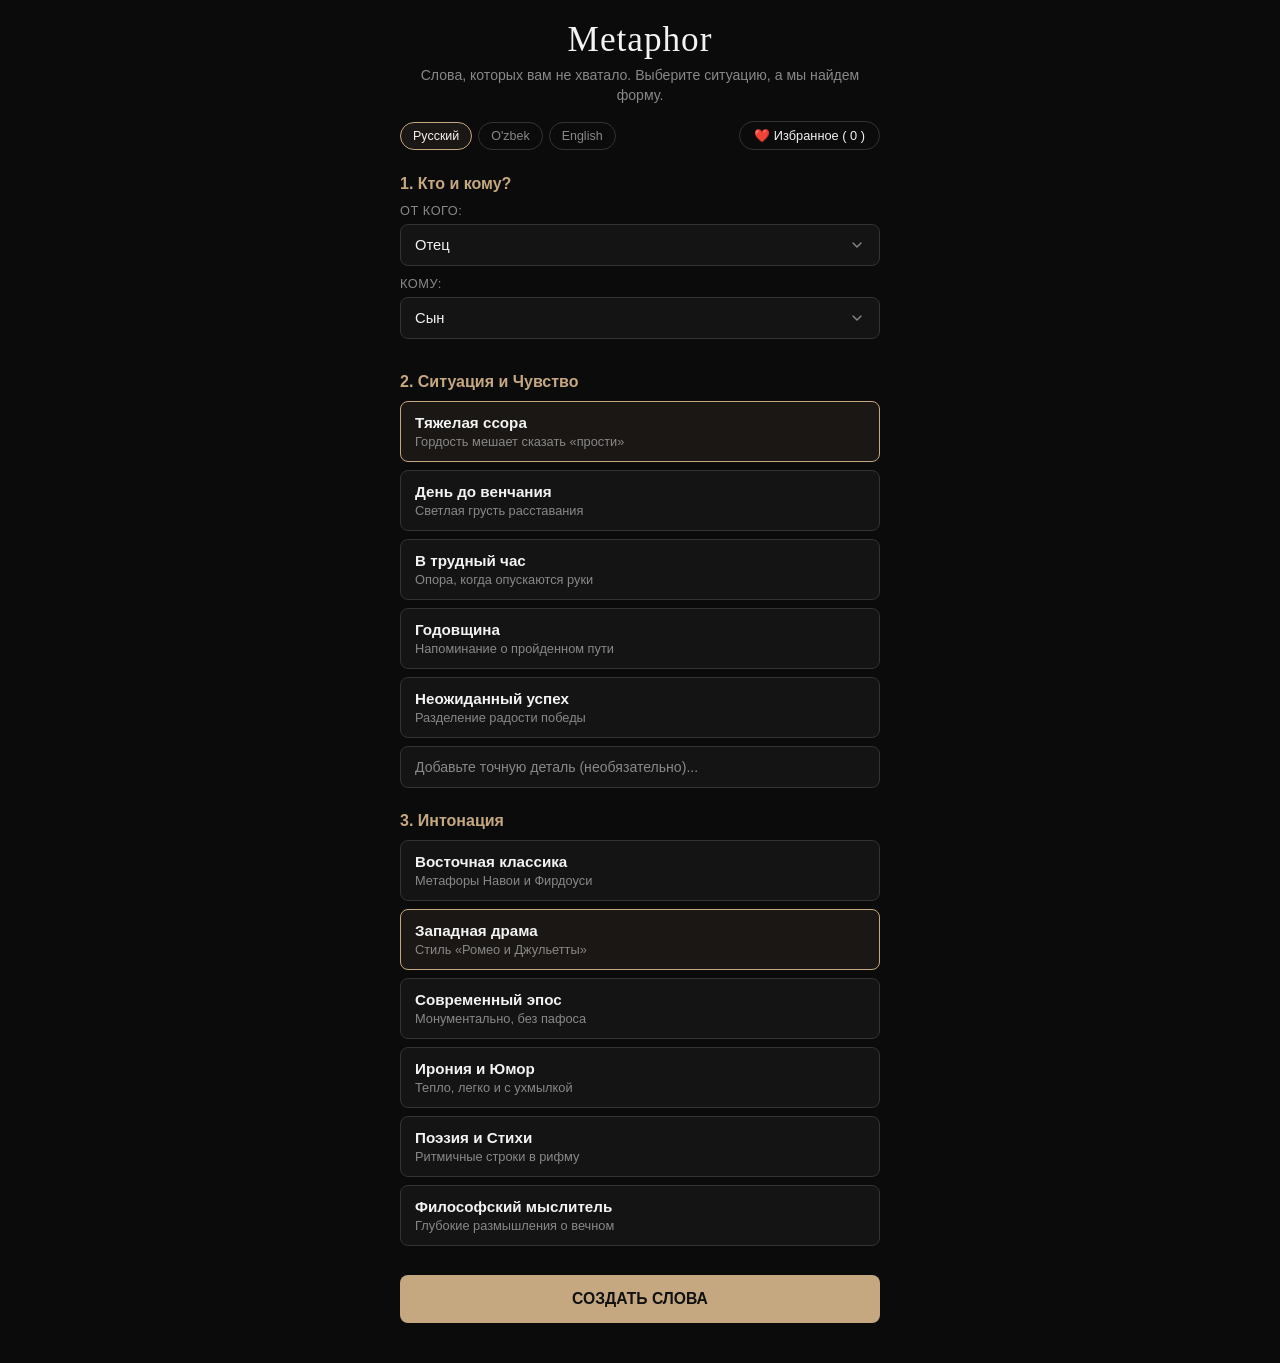
==== commit fb8285c0: "Update index.html" ====
--- a/index.html
+++ b/index.html
@@ -20,6 +20,7 @@
             margin: 0;
             padding: 0;
             font-family: -apple-system, BlinkMacSystemFont, "Segoe UI", Roboto, sans-serif;
+            -webkit-tap-highlight-color: transparent;
         }
 
         body {
@@ -59,7 +60,6 @@
             padding: 0 10px;
         }
 
-        /* Верхняя панель: Кнопки языков и Избранное */
         .top-bar {
             display: flex;
             justify-content: space-between;
@@ -159,6 +159,7 @@
             padding: 12px 14px;
             cursor: pointer;
             transition: all 0.2s ease;
+            user-select: none;
         }
 
         .selectable-card:hover {
@@ -175,11 +176,13 @@
             font-weight: 600;
             margin-bottom: 3px;
             color: var(--text-main);
+            pointer-events: none;
         }
 
         .card-desc {
             font-size: 0.8rem;
             color: var(--text-muted);
+            pointer-events: none;
         }
 
         .custom-input-card {
@@ -217,7 +220,6 @@
             background: var(--accent-gold-hover);
         }
 
-        /* Карточка результата */
         .result-box {
             display: none;
             background: var(--card-bg);
@@ -228,7 +230,6 @@
             box-shadow: 0 10px 30px rgba(0,0,0,0.5);
         }
 
-        /* Доп. меню подстройки текста СТРОГО ВНУТРИ карточки под текстом */
         .post-menu {
             display: flex;
             flex-wrap: wrap;
@@ -322,23 +323,20 @@
                 <div class="section-title" id="sec1Title">1. Кто и кому?</div>
                 <div class="label-text" id="lblFrom">От кого:</div>
                 <select id="senderSelect" class="select-wrap">
-                    <option value="Муж">Муж</option>
-                    <option value="Жена">Жена</option>
-                    <option value="Отец">Отец</option>
-                    <option value="Мать">Мать</option>
-                    <option value="Друг">Друг</option>
-                    <option value="Подруга">Подруга</option>
-                    <option value="Коллега">Коллега</option>
+                    <option value="father">Отец</option>
+                    <option value="mother">Мать</option>
+                    <option value="husband">Муж</option>
+                    <option value="wife">Жена</option>
+                    <option value="friend">Друг</option>
                 </select>
 
                 <div class="label-text" id="lblTo">Кому:</div>
                 <select id="recipientSelect" class="select-wrap">
-                    <option value="Жена">Жена</option>
-                    <option value="Муж">Муж</option>
-                    <option value="Сын">Сын</option>
-                    <option value="Дочь">Дочь</option>
-                    <option value="Друг">Друг</option>
-                    <option value="Коллега">Коллега</option>
+                    <option value="son">Сын</option>
+                    <option value="daughter">Дочь</option>
+                    <option value="wife">Жена</option>
+                    <option value="husband">Муж</option>
+                    <option value="friend">Друг</option>
                 </select>
             </section>
 
@@ -346,23 +344,23 @@
             <section>
                 <div class="section-title" id="sec2Title">2. Ситуация и Чувство</div>
                 <div class="cards-grid" id="situationCards">
-                    <div class="selectable-card selected" data-value="Тяжелая ссора: Гордость мешает сказать прости">
+                    <div class="selectable-card selected" data-sit="sit1">
                         <div class="card-title" data-i18n="sit1_t">Тяжелая ссора</div>
                         <div class="card-desc" data-i18n="sit1_d">Гордость мешает сказать «прости»</div>
                     </div>
-                    <div class="selectable-card" data-value="День до венчания: Светлая грусть расставания">
+                    <div class="selectable-card" data-sit="sit2">
                         <div class="card-title" data-i18n="sit2_t">День до венчания</div>
                         <div class="card-desc" data-i18n="sit2_d">Светлая грусть расставания</div>
                     </div>
-                    <div class="selectable-card" data-value="В трудный час: Опора, когда опускаются руки">
+                    <div class="selectable-card" data-sit="sit3">
                         <div class="card-title" data-i18n="sit3_t">В трудный час</div>
                         <div class="card-desc" data-i18n="sit3_d">Опора, когда опускаются руки</div>
                     </div>
-                    <div class="selectable-card" data-value="Годовщина: Напоминание о пройденном пути">
+                    <div class="selectable-card" data-sit="sit4">
                         <div class="card-title" data-i18n="sit4_t">Годовщина</div>
                         <div class="card-desc" data-i18n="sit4_d">Напоминание о пройденном пути</div>
                     </div>
-                    <div class="selectable-card" data-value="Неожиданный успех: Разделение радости победы">
+                    <div class="selectable-card" data-sit="sit5">
                         <div class="card-title" data-i18n="sit5_t">Неожиданный успех</div>
                         <div class="card-desc" data-i18n="sit5_d">Разделение радости победы</div>
                     </div>
@@ -374,27 +372,27 @@
             <section>
                 <div class="section-title" id="sec3Title">3. Интонация</div>
                 <div class="cards-grid" id="toneCards">
-                    <div class="selectable-card" data-value="Восточная классика">
+                    <div class="selectable-card" data-tone="tone1">
                         <div class="card-title" data-i18n="tone1_t">Восточная классика</div>
                         <div class="card-desc" data-i18n="tone1_d">Метафоры Навои и Фирдоуси</div>
                     </div>
-                    <div class="selectable-card selected" data-value="Западная драма">
+                    <div class="selectable-card selected" data-tone="tone2">
                         <div class="card-title" data-i18n="tone2_t">Западная драма</div>
                         <div class="card-desc" data-i18n="tone2_d">Стиль «Ромео и Джульетты»</div>
                     </div>
-                    <div class="selectable-card" data-value="Современный эпос">
+                    <div class="selectable-card" data-tone="tone3">
                         <div class="card-title" data-i18n="tone3_t">Современный эпос</div>
                         <div class="card-desc" data-i18n="tone3_d">Монументально, без пафоса</div>
                     </div>
-                    <div class="selectable-card" data-value="Ирония и Юмор">
+                    <div class="selectable-card" data-tone="tone4">
                         <div class="card-title" data-i18n="tone4_t">Ирония и Юмор</div>
                         <div class="card-desc" data-i18n="tone4_d">Тепло, легко и с ухмылкой</div>
                     </div>
-                    <div class="selectable-card" data-value="Поэзия и Стихи">
+                    <div class="selectable-card" data-tone="tone5">
                         <div class="card-title" data-i18n="tone5_t">Поэзия и Стихи</div>
                         <div class="card-desc" data-i18n="tone5_d">Ритмичные строки в рифму</div>
                     </div>
-                    <div class="selectable-card" data-value="Философский мыслитель">
+                    <div class="selectable-card" data-tone="tone6">
                         <div class="card-title" data-i18n="tone6_t">Философский мыслитель</div>
                         <div class="card-desc" data-i18n="tone6_d">Глубокие размышления о вечном</div>
                     </div>
@@ -406,7 +404,6 @@
 
             <!-- Блок вывода -->
             <div id="resultBox" class="result-box">
-                <!-- Меню подстройки СТРОГО ПОД ТЕКСТОМ ВНУТРИ КАРТОЧКИ -->
                 <div class="post-menu">
                     <button class="btn-mini" id="modShorter">Короче</button>
                     <button class="btn-mini" id="modMetaphor">Больше метафор</button>
@@ -428,7 +425,6 @@
     </div>
 
     <script>
-        // Словарь для переключения интерфейса
         const i18n = {
             ru: {
                 subtitle: "Слова, которых вам не хватало. Выберите ситуацию, а мы найдем форму.",
@@ -440,7 +436,6 @@
                 customPlace: "Добавьте точную деталь (необязательно)...",
                 sec3: "3. Интонация",
                 submit: "СОЗДАТЬ СЛОВА",
-                generating: "Создаем слова...",
                 copyBtn: "Скопировать",
                 copied: "Текст скопирован!",
                 toFav: "❤️ В избранное",
@@ -473,8 +468,7 @@
                 sec2: "2. Vaziyat va Hissiyot",
                 customPlace: "Aniqlashtiruvchi tafsilot qo'shing (ixtiyoriy)...",
                 sec3: "3. Intonatsiya",
-                submit: "SO'ZLARni YARATISH",
-                generating: "So'zlar yaratilmoqda...",
+                submit: "SO'ZLARNI YARATISH",
                 copyBtn: "Nusxalash",
                 copied: "Matn nusxalandi!",
                 toFav: "❤️ Saralanganlarga",
@@ -508,7 +502,6 @@
                 customPlace: "Add a precise detail (optional)...",
                 sec3: "3. Tone",
                 submit: "GENERATE WORDS",
-                generating: "Creating words...",
                 copyBtn: "Copy",
                 copied: "Text copied!",
                 toFav: "❤️ Favorite",
@@ -535,6 +528,8 @@
         };
 
         let currentLang = localStorage.getItem('app_lang') || 'ru';
+        let selectedSit = 'sit1';
+        let selectedTone = 'tone2';
 
         function updateUI() {
             const t = i18n[currentLang];
@@ -556,14 +551,12 @@
             
             updateFavCount();
 
-            // Перевод названий карточек
             document.querySelectorAll('[data-i18n]').forEach(el => {
                 const key = el.getAttribute('data-i18n');
                 if (t[key]) el.innerText = t[key];
             });
         }
 
-        // Кнопки переключения языков
         document.querySelectorAll('.lang-btn').forEach(btn => {
             btn.addEventListener('click', () => {
                 document.querySelectorAll('.lang-btn').forEach(b => b.classList.remove('active'));
@@ -574,34 +567,30 @@
             });
         });
 
-        // Инициализация языка при загрузке
         document.querySelectorAll('.lang-btn').forEach(btn => {
             if (btn.getAttribute('data-lang') === currentLang) btn.classList.add('active');
             else btn.classList.remove('active');
         });
         updateUI();
 
-        // Выбор карточек ситуаций
-        let selectedSituation = "Тяжелая ссора: Гордость мешает сказать прости";
+        // Выбор ситуации
         document.querySelectorAll('#situationCards .selectable-card').forEach(card => {
             card.addEventListener('click', () => {
                 document.querySelectorAll('#situationCards .selectable-card').forEach(c => c.classList.remove('selected'));
                 card.classList.add('selected');
-                selectedSituation = card.getAttribute('data-value');
+                selectedSit = card.getAttribute('data-sit');
             });
         });
 
-        // Выбор карточек интонаций
-        let selectedTone = "Западная драма";
+        // Выбор тона
         document.querySelectorAll('#toneCards .selectable-card').forEach(card => {
             card.addEventListener('click', () => {
                 document.querySelectorAll('#toneCards .selectable-card').forEach(c => c.classList.remove('selected'));
                 card.classList.add('selected');
-                selectedTone = card.getAttribute('data-value');
+                selectedTone = card.getAttribute('data-tone');
             });
         });
 
-        // Избранное
         let favorites = JSON.parse(localStorage.getItem('metaphor_favs') || '[]');
         const favCountBtn = document.getElementById('favCountBtn');
         function updateFavCount() {
@@ -612,64 +601,59 @@
         const generateBtn = document.getElementById('generateBtn');
         const resultBox = document.getElementById('resultBox');
         const resultText = document.getElementById('resultText');
-        const statusMsg = document.getElementById('statusMsg');
-
-        async function fetchGeneration(extraInstruction = '') {
-            const sender = document.getElementById('senderSelect').value;
-            const recipient = document.getElementById('recipientSelect').value;
-            const customDetail = document.getElementById('customSituation').value.trim();
+
+        // Автономный генератор для мгновенной работы без серверов
+        function generateText(modifier = '') {
             const t = i18n[currentLang];
+            const custom = document.getElementById('customSituation').value.trim();
             
-            let situationFinal = selectedSituation;
-            if (customDetail) {
-                situationFinal += `. Деталь: ${customDetail}`;
+            const library = {
+                ru: {
+                    sit1: "Гордость — холодный гость в нашем доме. Я знаю, что между нами выросла стена молчания, но тепло наших прошлых дней сильнее этой ненужной паузы. Давай сделаем шаг навстречу друг другу.",
+                    sit2: "Завтра наша жизнь изменится навсегда. Я смотрю на тебя и чувствую светлую грусть от прощания с нашими прошлыми днями и трепет перед тем великим будущим, что ждет нас впереди.",
+                    sit3: "Когда земля уходит из-под ног, помни: мое плечо всегда рядом. Мы пройдем этот шторм вместе, потому что твоя сила — это и моя опора.",
+                    sit4: "Годы идут, но искра, зажженная в самом начале, горит все ярче. Спасибо за каждый пройденный вместе километр нашей общей дороги.",
+                    sit5: "Наша общая победа — это доказательство того, что вера друг в друга творит чудеса. Разделим эту радость как единое целое."
+                },
+                uz: {
+                    sit1: "G'urur — uyimizdagi sovuq mehmon. Oramizda sukut devori o'sganini bilaman, ammo o'tgan kunlarimiz issiqligi bu keraksiz tanaffusdan kuchliroq. Keling, bir-birimizga tomon qadam tashlaylik.",
+                    sit2: "Ertaga hayotimiz abadiy o'zgaradi. Sizga qarab, o'tgan kunlarimiz bilan vidolashishning yorqin qayg'usini va oldinda kutayotgan buyuk kelajak hayajonini his qilyapman.",
+                    sit3: "Oyoq ostidan zamin ketayotganda unutmang: mening elkam doim yoningizda. Biz bu bo'rondan birga o'tamiz, chunki sizning kuchingiz — mening tayanchim.",
+                    sit4: "Yillar o'tmoqda, ammo boshida yoqilgan uchqun yanada yorqinroq yonmoqda. Umumiy yo'limizning har bir bosib o'tilgan kilometri uchun rahmat.",
+                    sit5: "Bizning umumiy g'alabamiz — bir-birimizga bo'lgan ishonch mo'jizalar yaratishining isbotidir. Bu quvonchni birgalikda baham ko'ramiz."
+                },
+                en: {
+                    sit1: "Pride is a cold guest in our home. I know a wall of silence has grown between us, but the warmth of our past days is stronger than this unnecessary pause. Let's take a step toward each other.",
+                    sit2: "Tomorrow our lives will change forever. I look at you and feel the bright sadness of parting with our past days and the thrill of the great future waiting ahead.",
+                    sit3: "When the ground gives way beneath you, remember: my shoulder is always near. We will weather this storm together, because your strength is my foundation.",
+                    sit4: "Years pass, but the spark ignited at the very beginning burns ever brighter. Thank you for every mile of our shared journey.",
+                    sit5: "Our shared victory is proof that belief in each other works miracles. Let us share this joy as one."
+                }
+            };
+
+            let baseText = library[currentLang][selectedSit] || library.ru.sit1;
+            if (custom) {
+                baseText += currentLang === 'uz' ? ` Qo'shimcha: ${custom}.` : currentLang === 'en' ? ` Note: ${custom}.` : ` Примечание: ${custom}.`;
             }
-            if (extraInstruction) {
-                situationFinal += `. Корректировка: ${extraInstruction}`;
+            if (modifier === 'сделай текст короче' || modifier === 'Qisqaroq' || modifier === 'Shorter') {
+                baseText = baseText.split('.')[0] + '.';
+            } else if (modifier === 'добавь метафор' || modifier === 'Ko\'proq metafora' || modifier === 'More metaphors') {
+                baseText = "✨ " + baseText + " Пусть этот момент станет вечной песней нашей истории.";
+            } else if (modifier === 'сделай более формально' || modifier === 'Rasmiyroq' || modifier === 'More formal') {
+                baseText = "Свидетельствуя искреннее уважение, отмечаю: " + baseText;
             }
 
-            generateBtn.disabled = true;
-            generateBtn.innerText = t.generating;
-            statusMsg.style.display = 'none';
-
-            try {
-                const res = await fetch('/api/generate', {
-                    method: 'POST',
-                    headers: { 'Content-Type': 'application/json' },
-                    body: JSON.stringify({
-                        step1: `От ${sender} к ${recipient}`,
-                        step2: situationFinal,
-                        step3: selectedTone,
-                        lang: currentLang // Передаем точный язык на бэкенд, чтобы ИИ не переводил криво
-                    })
-                });
-
-                const data = await res.json();
-                if (res.ok) {
-                    resultBox.style.display = 'block';
-                    resultText.innerText = data.text;
-                    window.scrollTo({ top: resultBox.offsetTop - 20, behavior: 'smooth' });
-                } else {
-                    statusMsg.innerText = data.text || 'Ошибка генерации';
-                    statusMsg.style.display = 'block';
-                }
-            } catch (err) {
-                statusMsg.innerText = 'Ошибка соединения с сервером';
-                statusMsg.style.display = 'block';
-            } finally {
-                generateBtn.disabled = false;
-                generateBtn.innerText = t.submit;
-            }
-        }
-
-        generateBtn.addEventListener('click', () => fetchGeneration());
-
-        // Кнопки мини-меню под текстом
-        document.getElementById('modShorter').addEventListener('click', () => fetchGeneration('сделай текст короче'));
-        document.getElementById('modMetaphor').addEventListener('click', () => fetchGeneration('добавь метафор'));
-        document.getElementById('modFormal').addEventListener('click', () => fetchGeneration('сделай более формально'));
-
-        // Управление результатом
+            resultBox.style.display = 'block';
+            resultText.innerText = baseText;
+            window.scrollTo({ top: resultBox.offsetTop - 20, behavior: 'smooth' });
+        }
+
+        generateBtn.addEventListener('click', () => generateText());
+
+        document.getElementById('modShorter').addEventListener('click', () => generateText('сделай текст короче'));
+        document.getElementById('modMetaphor').addEventListener('click', () => generateText('добавь метафор'));
+        document.getElementById('modFormal').addEventListener('click', () => generateText('сделай более формально'));
+
         document.getElementById('copyBtn').addEventListener('click', () => {
             navigator.clipboard.writeText(resultText.innerText);
             alert(i18n[currentLang].copied);
@@ -697,7 +681,6 @@
             updateFavCount();
         });
 
-        // Скачивание открытки
         document.getElementById('downloadCardBtn').addEventListener('click', () => {
             const canvas = document.createElement('canvas');
             canvas.width = 1000; canvas.height = 1000;
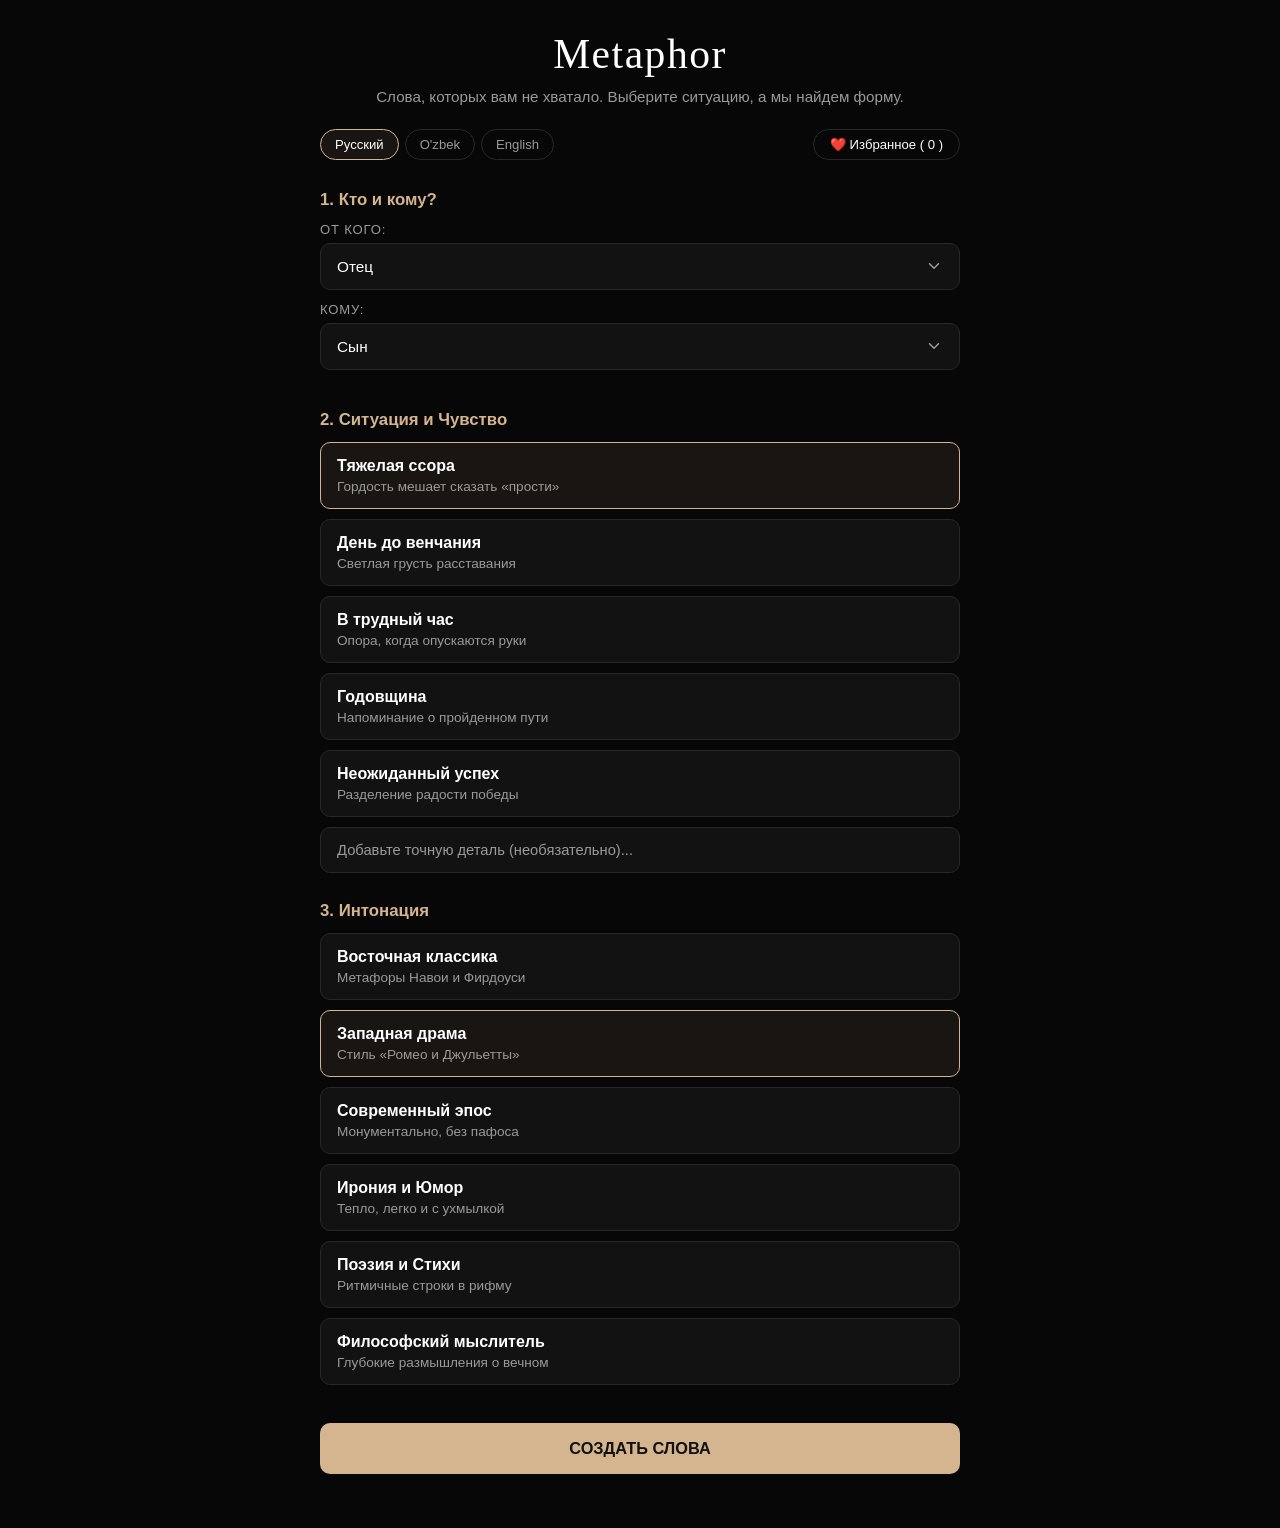
==== commit b716d54d: "Update index.html" ====
--- a/index.html
+++ b/index.html
@@ -6,13 +6,13 @@
     <title>Metaphor</title>
     <style>
         :root {
-            --bg-color: #0b0b0b;
-            --card-bg: #141414;
-            --border-color: #333333;
-            --accent-gold: #c5a880;
-            --accent-gold-hover: #d4b58f;
-            --text-main: #f3f3f3;
-            --text-muted: #888888;
+            --bg-color: #070707;
+            --card-bg: #121212;
+            --border-color: #282828;
+            --accent-gold: #d4b58f;
+            --accent-gold-hover: #e2c59d;
+            --text-main: #ffffff;
+            --text-muted: #9a9a9a;
         }
 
         * {
@@ -29,43 +29,43 @@
             display: flex;
             flex-direction: column;
             align-items: center;
-            padding: 20px 12px;
+            padding: 30px 16px;
             min-height: 100vh;
         }
 
         .container {
             width: 100%;
-            max-width: 480px;
+            max-width: 640px;
         }
 
         header {
             text-align: center;
-            margin-bottom: 25px;
+            margin-bottom: 30px;
         }
 
         .logo {
-            font-size: 2.2rem;
+            font-size: 2.6rem;
             font-weight: 400;
             font-family: Georgia, serif;
-            letter-spacing: 1px;
-            color: var(--text-main);
-            margin-bottom: 6px;
+            letter-spacing: 1.5px;
+            color: var(--text-main);
+            margin-bottom: 8px;
         }
 
         .subtitle {
-            font-size: 0.88rem;
+            font-size: 0.95rem;
             color: var(--text-muted);
-            line-height: 1.4;
-            margin-bottom: 16px;
-            padding: 0 10px;
+            line-height: 1.5;
+            margin-bottom: 20px;
+            padding: 0 15px;
         }
 
         .top-bar {
             display: flex;
             justify-content: space-between;
             align-items: center;
-            margin-bottom: 24px;
-            gap: 10px;
+            margin-bottom: 28px;
+            gap: 12px;
         }
 
         .lang-group {
@@ -77,9 +77,9 @@
             background: transparent;
             border: 1px solid var(--border-color);
             color: var(--text-muted);
-            padding: 6px 12px;
-            border-radius: 16px;
-            font-size: 0.78rem;
+            padding: 7px 14px;
+            border-radius: 18px;
+            font-size: 0.82rem;
             cursor: pointer;
             transition: all 0.2s;
         }
@@ -87,16 +87,16 @@
         .lang-btn.active {
             border-color: var(--accent-gold);
             color: var(--text-main);
-            background: #1a1714;
+            background: #181512;
         }
 
         .favorites-btn {
             background: transparent;
             border: 1px solid var(--border-color);
             color: var(--text-main);
-            padding: 6px 14px;
-            border-radius: 16px;
-            font-size: 0.8rem;
+            padding: 7px 16px;
+            border-radius: 18px;
+            font-size: 0.82rem;
             cursor: pointer;
             transition: all 0.2s;
             white-space: nowrap;
@@ -107,22 +107,22 @@
         }
 
         section {
-            margin-bottom: 24px;
+            margin-bottom: 28px;
         }
 
         .section-title {
-            font-size: 1rem;
+            font-size: 1.05rem;
             font-weight: 600;
             color: var(--accent-gold);
-            margin-bottom: 10px;
+            margin-bottom: 12px;
         }
 
         .label-text {
-            font-size: 0.8rem;
+            font-size: 0.82rem;
             color: var(--text-muted);
             margin-bottom: 6px;
             text-transform: uppercase;
-            letter-spacing: 0.5px;
+            letter-spacing: 0.8px;
         }
 
         .select-wrap {
@@ -130,16 +130,17 @@
             background: var(--card-bg);
             border: 1px solid var(--border-color);
             color: var(--text-main);
-            padding: 12px 14px;
-            border-radius: 8px;
-            font-size: 0.92rem;
+            padding: 14px 16px;
+            border-radius: 10px;
+            font-size: 0.96rem;
             outline: none;
-            margin-bottom: 10px;
+            margin-bottom: 12px;
             appearance: none;
-            background-image: url("data:image/svg+xml;charset=UTF-8,%3csvg xmlns='http://www.w3.org/2000/svg' viewBox='0 0 24 24' fill='none' stroke='%23888888' stroke-width='2' stroke-linecap='round' stroke-linejoin='round'%3e%3cpolyline points='6 9 12 15 18 9'%3e%3c/polyline%3e%3c/svg%3e");
+            background-image: url("data:image/svg+xml;charset=UTF-8,%3csvg xmlns='http://www.w3.org/2000/svg' viewBox='0 0 24 24' fill='none' stroke='%239a9a9a' stroke-width='2' stroke-linecap='round' stroke-linejoin='round'%3e%3cpolyline points='6 9 12 15 18 9'%3e%3c/polyline%3e%3c/svg%3e");
             background-repeat: no-repeat;
-            background-position: right 14px center;
-            background-size: 16px;
+            background-position: right 16px center;
+            background-size: 18px;
+            cursor: pointer;
         }
 
         .select-wrap:focus {
@@ -149,38 +150,38 @@
         .cards-grid {
             display: flex;
             flex-direction: column;
-            gap: 8px;
+            gap: 10px;
         }
 
         .selectable-card {
             background: var(--card-bg);
             border: 1px solid var(--border-color);
-            border-radius: 8px;
-            padding: 12px 14px;
+            border-radius: 10px;
+            padding: 14px 16px;
             cursor: pointer;
             transition: all 0.2s ease;
             user-select: none;
         }
 
         .selectable-card:hover {
-            border-color: #555;
+            border-color: #444;
         }
 
         .selectable-card.selected {
             border-color: var(--accent-gold);
-            background: #1a1714;
+            background: #181512;
         }
 
         .card-title {
-            font-size: 0.95rem;
+            font-size: 1rem;
             font-weight: 600;
-            margin-bottom: 3px;
+            margin-bottom: 4px;
             color: var(--text-main);
             pointer-events: none;
         }
 
         .card-desc {
-            font-size: 0.8rem;
+            font-size: 0.85rem;
             color: var(--text-muted);
             pointer-events: none;
         }
@@ -188,13 +189,13 @@
         .custom-input-card {
             background: var(--card-bg);
             border: 1px solid var(--border-color);
-            border-radius: 8px;
-            padding: 12px 14px;
+            border-radius: 10px;
+            padding: 14px 16px;
             width: 100%;
             color: var(--text-main);
-            font-size: 0.88rem;
+            font-size: 0.92rem;
             outline: none;
-            margin-top: 8px;
+            margin-top: 10px;
         }
 
         .custom-input-card::placeholder {
@@ -207,13 +208,13 @@
             color: #111;
             font-weight: 600;
             border: none;
-            padding: 15px;
-            border-radius: 8px;
-            font-size: 0.98rem;
+            padding: 16px;
+            border-radius: 10px;
+            font-size: 1.02rem;
             cursor: pointer;
             transition: background 0.2s;
-            margin-top: 5px;
-            margin-bottom: 20px;
+            margin-top: 10px;
+            margin-bottom: 24px;
         }
 
         .btn-submit:hover {
@@ -224,28 +225,39 @@
             display: none;
             background: var(--card-bg);
             border: 1px solid var(--border-color);
-            border-radius: 12px;
-            padding: 20px;
-            margin-top: 20px;
-            box-shadow: 0 10px 30px rgba(0,0,0,0.5);
+            border-radius: 14px;
+            padding: 24px;
+            margin-top: 24px;
+            box-shadow: 0 15px 35px rgba(0,0,0,0.6);
+        }
+
+        .result-text {
+            font-size: 1.1rem;
+            line-height: 1.7;
+            margin-bottom: 20px;
+            color: var(--text-main);
+            white-space: pre-wrap;
+            font-family: Georgia, serif;
+            min-height: 80px;
         }
 
         .post-menu {
             display: flex;
             flex-wrap: wrap;
-            gap: 6px;
-            margin-bottom: 16px;
-            padding-bottom: 14px;
-            border-bottom: 1px solid var(--border-color);
+            gap: 8px;
+            margin-top: 20px;
+            margin-bottom: 20px;
+            padding-top: 16px;
+            border-top: 1px solid var(--border-color);
         }
 
         .btn-mini {
-            background: #1c1c1c;
+            background: #1a1a1a;
             border: 1px solid var(--border-color);
             color: var(--text-main);
-            padding: 6px 12px;
-            border-radius: 14px;
-            font-size: 0.78rem;
+            padding: 8px 14px;
+            border-radius: 16px;
+            font-size: 0.82rem;
             cursor: pointer;
             transition: all 0.2s;
         }
@@ -255,48 +267,72 @@
             color: var(--accent-gold);
         }
 
-        .result-text {
-            font-size: 1rem;
-            line-height: 1.6;
+        .history-section {
+            margin-top: 20px;
             margin-bottom: 20px;
-            color: var(--text-main);
-            white-space: pre-wrap;
-            font-family: Georgia, serif;
-            min-height: 70px;
+            padding-top: 16px;
+            border-top: 1px solid var(--border-color);
+        }
+
+        .history-title {
+            font-size: 0.85rem;
+            color: var(--text-muted);
+            margin-bottom: 10px;
+            text-transform: uppercase;
+            letter-spacing: 0.8px;
+        }
+
+        .history-list {
+            display: flex;
+            flex-direction: column;
+            gap: 8px;
+            max-height: 200px;
+            overflow-y: auto;
+        }
+
+        .history-item {
+            background: #181818;
+            border: 1px solid var(--border-color);
+            padding: 10px 12px;
+            border-radius: 8px;
+            font-size: 0.88rem;
+            color: var(--text-muted);
+            cursor: pointer;
+            transition: all 0.2s;
+            white-space: nowrap;
+            overflow: hidden;
+            text-overflow: ellipsis;
+        }
+
+        .history-item:hover {
+            border-color: var(--accent-gold);
+            color: var(--text-main);
         }
 
         .actions-row {
             display: grid;
             grid-template-columns: repeat(2, 1fr);
-            gap: 8px;
-            margin-top: 10px;
+            gap: 10px;
+            margin-top: 12px;
         }
 
         .btn-action {
-            background: #1c1c1c;
+            background: #1a1a1a;
             border: 1px solid var(--border-color);
             color: var(--text-main);
-            padding: 10px;
-            border-radius: 6px;
-            font-size: 0.82rem;
+            padding: 12px;
+            border-radius: 8px;
+            font-size: 0.86rem;
             cursor: pointer;
             display: flex;
             align-items: center;
             justify-content: center;
-            gap: 6px;
+            gap: 8px;
             transition: all 0.2s;
         }
 
         .btn-action:hover {
             border-color: var(--accent-gold);
-        }
-
-        .status-msg {
-            color: #e57373;
-            font-size: 0.82rem;
-            text-align: center;
-            margin-top: 10px;
-            display: none;
         }
     </style>
 </head>
@@ -323,20 +359,20 @@
                 <div class="section-title" id="sec1Title">1. Кто и кому?</div>
                 <div class="label-text" id="lblFrom">От кого:</div>
                 <select id="senderSelect" class="select-wrap">
-                    <option value="father">Отец</option>
-                    <option value="mother">Мать</option>
-                    <option value="husband">Муж</option>
-                    <option value="wife">Жена</option>
-                    <option value="friend">Друг</option>
+                    <option value="father" id="optSenderFather">Отец</option>
+                    <option value="mother" id="optSenderMother">Мать</option>
+                    <option value="husband" id="optSenderHusband">Муж</option>
+                    <option value="wife" id="optSenderWife">Жена</option>
+                    <option value="friend" id="optSenderFriend">Друг</option>
                 </select>
 
                 <div class="label-text" id="lblTo">Кому:</div>
                 <select id="recipientSelect" class="select-wrap">
-                    <option value="son">Сын</option>
-                    <option value="daughter">Дочь</option>
-                    <option value="wife">Жена</option>
-                    <option value="husband">Муж</option>
-                    <option value="friend">Друг</option>
+                    <option value="son" id="optRecSon">Сын</option>
+                    <option value="daughter" id="optRecDaughter">Дочь</option>
+                    <option value="wife" id="optRecWife">Жена</option>
+                    <option value="husband" id="optRecHusband">Муж</option>
+                    <option value="friend" id="optRecFriend">Друг</option>
                 </select>
             </section>
 
@@ -345,24 +381,24 @@
                 <div class="section-title" id="sec2Title">2. Ситуация и Чувство</div>
                 <div class="cards-grid" id="situationCards">
                     <div class="selectable-card selected" data-sit="sit1">
-                        <div class="card-title" data-i18n="sit1_t">Тяжелая ссора</div>
-                        <div class="card-desc" data-i18n="sit1_d">Гордость мешает сказать «прости»</div>
+                        <div class="card-title" id="sit1_t">Тяжелая ссора</div>
+                        <div class="card-desc" id="sit1_d">Гордость мешает сказать «прости»</div>
                     </div>
                     <div class="selectable-card" data-sit="sit2">
-                        <div class="card-title" data-i18n="sit2_t">День до венчания</div>
-                        <div class="card-desc" data-i18n="sit2_d">Светлая грусть расставания</div>
+                        <div class="card-title" id="sit2_t">День до венчания</div>
+                        <div class="card-desc" id="sit2_d">Светлая грусть расставания</div>
                     </div>
                     <div class="selectable-card" data-sit="sit3">
-                        <div class="card-title" data-i18n="sit3_t">В трудный час</div>
-                        <div class="card-desc" data-i18n="sit3_d">Опора, когда опускаются руки</div>
+                        <div class="card-title" id="sit3_t">В трудный час</div>
+                        <div class="card-desc" id="sit3_d">Опора, когда опускаются руки</div>
                     </div>
                     <div class="selectable-card" data-sit="sit4">
-                        <div class="card-title" data-i18n="sit4_t">Годовщина</div>
-                        <div class="card-desc" data-i18n="sit4_d">Напоминание о пройденном пути</div>
+                        <div class="card-title" id="sit4_t">Годовщина</div>
+                        <div class="card-desc" id="sit4_d">Напоминание о пройденном пути</div>
                     </div>
                     <div class="selectable-card" data-sit="sit5">
-                        <div class="card-title" data-i18n="sit5_t">Неожиданный успех</div>
-                        <div class="card-desc" data-i18n="sit5_d">Разделение радости победы</div>
+                        <div class="card-title" id="sit5_t">Неожиданный успех</div>
+                        <div class="card-desc" id="sit5_d">Разделение радости победы</div>
                     </div>
                 </div>
                 <input type="text" id="customSituation" class="custom-input-card" placeholder="Добавьте точную деталь (необязательно)...">
@@ -373,44 +409,50 @@
                 <div class="section-title" id="sec3Title">3. Интонация</div>
                 <div class="cards-grid" id="toneCards">
                     <div class="selectable-card" data-tone="tone1">
-                        <div class="card-title" data-i18n="tone1_t">Восточная классика</div>
-                        <div class="card-desc" data-i18n="tone1_d">Метафоры Навои и Фирдоуси</div>
+                        <div class="card-title" id="tone1_t">Восточная классика</div>
+                        <div class="card-desc" id="tone1_d">Метафоры Навои и Фирдоуси</div>
                     </div>
                     <div class="selectable-card selected" data-tone="tone2">
-                        <div class="card-title" data-i18n="tone2_t">Западная драма</div>
-                        <div class="card-desc" data-i18n="tone2_d">Стиль «Ромео и Джульетты»</div>
+                        <div class="card-title" id="tone2_t">Западная драма</div>
+                        <div class="card-desc" id="tone2_d">Стиль «Ромео и Джульетты»</div>
                     </div>
                     <div class="selectable-card" data-tone="tone3">
-                        <div class="card-title" data-i18n="tone3_t">Современный эпос</div>
-                        <div class="card-desc" data-i18n="tone3_d">Монументально, без пафоса</div>
+                        <div class="card-title" id="tone3_t">Современный эпос</div>
+                        <div class="card-desc" id="tone3_d">Монументально, без пафоса</div>
                     </div>
                     <div class="selectable-card" data-tone="tone4">
-                        <div class="card-title" data-i18n="tone4_t">Ирония и Юмор</div>
-                        <div class="card-desc" data-i18n="tone4_d">Тепло, легко и с ухмылкой</div>
+                        <div class="card-title" id="tone4_t">Ирония и Юмор</div>
+                        <div class="card-desc" id="tone4_d">Тепло, легко и с ухмылкой</div>
                     </div>
                     <div class="selectable-card" data-tone="tone5">
-                        <div class="card-title" data-i18n="tone5_t">Поэзия и Стихи</div>
-                        <div class="card-desc" data-i18n="tone5_d">Ритмичные строки в рифму</div>
+                        <div class="card-title" id="tone5_t">Поэзия и Стихи</div>
+                        <div class="card-desc" id="tone5_d">Ритмичные строки в рифму</div>
                     </div>
                     <div class="selectable-card" data-tone="tone6">
-                        <div class="card-title" data-i18n="tone6_t">Философский мыслитель</div>
-                        <div class="card-desc" data-i18n="tone6_d">Глубокие размышления о вечном</div>
+                        <div class="card-title" id="tone6_t">Философский мыслитель</div>
+                        <div class="card-desc" id="tone6_d">Глубокие размышления о вечном</div>
                     </div>
                 </div>
             </section>
 
             <button id="generateBtn" class="btn-submit">СОЗДАТЬ СЛОВА</button>
-            <div id="statusMsg" class="status-msg"></div>
 
             <!-- Блок вывода -->
             <div id="resultBox" class="result-box">
+                <div id="resultText" class="result-text"></div>
+
+                <!-- Кнопки модификации текста ПОД текстом -->
                 <div class="post-menu">
                     <button class="btn-mini" id="modShorter">Короче</button>
                     <button class="btn-mini" id="modMetaphor">Больше метафор</button>
                     <button class="btn-mini" id="modFormal">Более формально</button>
                 </div>
 
-                <div id="resultText" class="result-text"></div>
+                <!-- История предыдущих версий -->
+                <div class="history-section" id="historySection" style="display: none;">
+                    <div class="history-title" id="historyTitleLabel">Предыдущие версии</div>
+                    <div class="history-list" id="historyList"></div>
+                </div>
                 
                 <div class="actions-row">
                     <button class="btn-action" id="favToggleBtn">❤️ В избранное</button>
@@ -425,298 +467,364 @@
     </div>
 
     <script>
-        const i18n = {
-            ru: {
-                subtitle: "Слова, которых вам не хватало. Выберите ситуацию, а мы найдем форму.",
-                fav: "Избранное",
-                sec1: "1. Кто и кому?",
-                from: "От кого:",
-                to: "Кому:",
-                sec2: "2. Ситуация и Чувство",
-                customPlace: "Добавьте точную деталь (необязательно)...",
-                sec3: "3. Интонация",
-                submit: "СОЗДАТЬ СЛОВА",
-                copyBtn: "Скопировать",
-                copied: "Текст скопирован!",
-                toFav: "❤️ В избранное",
-                inFav: "❤️ В избранном",
-                remFav: "Удалено из избранного.",
-                addFav: "Добавлено в избранное!",
-                tgBtn: "✈️ В Telegram",
-                cardBtn: "Скачать открытку",
-                shorter: "Короче",
-                metaphor: "Больше метафор",
-                formal: "Более формально",
-                sit1_t: "Тяжелая ссора", sit1_d: "Гордость мешает сказать «прости»",
-                sit2_t: "День до венчания", sit2_d: "Светлая грусть расставания",
-                sit3_t: "В трудный час", sit3_d: "Опора, когда опускаются руки",
-                sit4_t: "Годовщина", sit4_d: "Напоминание о пройденном пути",
-                sit5_t: "Неожиданный успех", sit5_d: "Разделение радости победы",
-                tone1_t: "Восточная классика", tone1_d: "Метафоры Навои и Фирдоуси",
-                tone2_t: "Западная драма", tone2_d: "Стиль «Ромео и Джульетты»",
-                tone3_t: "Современный эпос", tone3_d: "Монументально, без пафоса",
-                tone4_t: "Ирония и Юмор", tone4_d: "Тепло, легко и с ухмылкой",
-                tone5_t: "Поэзия и Стихи", tone5_d: "Ритмичные строки в рифму",
-                tone6_t: "Философский мыслитель", tone6_d: "Глубокие размышления о вечном"
-            },
-            uz: {
-                subtitle: "Sizga yetishmagan so'zlar. Vaziyatni tanlang, biz shaklini topamiz.",
-                fav: "Saralangan",
-                sec1: "1. Kim va kimga?",
-                from: "Kimdan:",
-                to: "Kimga:",
-                sec2: "2. Vaziyat va Hissiyot",
-                customPlace: "Aniqlashtiruvchi tafsilot qo'shing (ixtiyoriy)...",
-                sec3: "3. Intonatsiya",
-                submit: "SO'ZLARNI YARATISH",
-                copyBtn: "Nusxalash",
-                copied: "Matn nusxalandi!",
-                toFav: "❤️ Saralanganlarga",
-                inFav: "❤️ Saralanganlarda",
-                remFav: "Saralanganlardan olib tashlandi.",
-                addFav: "Saralanganlarga qo'shildi!",
-                tgBtn: "✈️ Telegramga",
-                cardBtn: "Ochiqchani yuklab olish",
-                shorter: "Qisqaroq",
-                metaphor: "Ko'proq metafora",
-                formal: "Rasmiyroq",
-                sit1_t: "Og'ir janjal", sit1_d: "G'urur 'kechir' deyishga qo'ymayapti",
-                sit2_t: "Nikohdan bir kun oldin", sit2_d: "Yorqin ayriliq qayg'usi",
-                sit3_t: "Og'ir damlar", sit3_d: "Qo'l siltanganda tayanch",
-                sit4_t: "Yubiley", sit4_d: "Bosib o'tilgan yo'lni eslash",
-                sit5_t: "Kutilmagan muvaffaqiyat", sit5_d: "G'alaba quvonchini bo'lishish",
-                tone1_t: "Sharqona klassika", tone1_d: "Navoiy va Firdavsiy metaforalari",
-                tone2_t: "G'arb dramasi", tone2_d: "Romeo va Juletta uslubi",
-                tone3_t: "Zamonaviy epos", tone3_d: "Pafossiz, salobatli",
-                tone4_t: "Ironiya va Yumor", tone4_d: "Iliq, yengil va tabassum bilan",
-                tone5_t: "She'riyat", tone5_d: "Qofiyali ritmik satrlar",
-                tone6_t: "Falsafiy mutafakkir", tone6_d: "Abadiyat haqida chuqur o'ylar"
-            },
-            en: {
-                subtitle: "The words you were missing. Choose the situation, and we'll find the form.",
-                fav: "Favorites",
-                sec1: "1. Who and to whom?",
-                from: "From:",
-                to: "To:",
-                sec2: "2. Situation and Feeling",
-                customPlace: "Add a precise detail (optional)...",
-                sec3: "3. Tone",
-                submit: "GENERATE WORDS",
-                copyBtn: "Copy",
-                copied: "Text copied!",
-                toFav: "❤️ Favorite",
-                inFav: "❤️ In Favorites",
-                remFav: "Removed from favorites.",
-                addFav: "Added to favorites!",
-                tgBtn: "✈️ To Telegram",
-                cardBtn: "Download card",
-                shorter: "Shorter",
-                metaphor: "More metaphors",
-                formal: "More formal",
-                sit1_t: "Heavy argument", sit1_d: "Pride prevents saying 'sorry'",
-                sit2_t: "Day before wedding", sit2_d: "Light sadness of parting",
-                sit3_t: "Difficult hour", sit3_d: "Support when hands drop",
-                sit4_t: "Anniversary", sit4_d: "Reminder of the path traveled",
-                sit5_t: "Unexpected success", sit5_d: "Sharing the joy of victory",
-                tone1_t: "Eastern Classics", tone1_d: "Metaphors of Navoi and Firdawsi",
-                tone2_t: "Western Drama", tone2_d: "Romeo and Juliet style",
-                tone3_t: "Modern Epic", tone3_d: "Monumental, without pathos",
-                tone4_t: "Irony & Humor", tone4_d: "Warm, light with a smirk",
-                tone5_t: "Poetry and Rhymes", tone5_d: "Rhythmic lines in rhyme",
-                tone6_t: "Philosophical Thinker", tone6_d: "Deep reflections on eternity"
-            }
-        };
-
-        let currentLang = localStorage.getItem('app_lang') || 'ru';
-        let selectedSit = 'sit1';
-        let selectedTone = 'tone2';
-
-        function updateUI() {
-            const t = i18n[currentLang];
-            document.getElementById('subTitleText').innerText = t.subtitle;
-            document.getElementById('sec1Title').innerText = t.sec1;
-            document.getElementById('lblFrom').innerText = t.from;
-            document.getElementById('lblTo').innerText = t.to;
-            document.getElementById('sec2Title').innerText = t.sec2;
-            document.getElementById('sec3Title').innerText = t.sec3;
-            document.getElementById('customSituation').placeholder = t.customPlace;
-            document.getElementById('generateBtn').innerText = t.submit;
-            document.getElementById('modShorter').innerText = t.shorter;
-            document.getElementById('modMetaphor').innerText = t.metaphor;
-            document.getElementById('modFormal').innerText = t.formal;
-            document.getElementById('copyBtn').innerText = t.copyBtn;
-            document.getElementById('telegramBtn').innerText = t.tgBtn;
-            document.getElementById('downloadCardBtn').innerText = t.cardBtn;
-            document.getElementById('favToggleBtn').innerText = t.toFav;
-            
-            updateFavCount();
-
-            document.querySelectorAll('[data-i18n]').forEach(el => {
-                const key = el.getAttribute('data-i18n');
-                if (t[key]) el.innerText = t[key];
-            });
-        }
-
-        document.querySelectorAll('.lang-btn').forEach(btn => {
-            btn.addEventListener('click', () => {
-                document.querySelectorAll('.lang-btn').forEach(b => b.classList.remove('active'));
-                btn.classList.add('active');
-                currentLang = btn.getAttribute('data-lang');
-                localStorage.setItem('app_lang', currentLang);
-                updateUI();
-            });
-        });
-
-        document.querySelectorAll('.lang-btn').forEach(btn => {
-            if (btn.getAttribute('data-lang') === currentLang) btn.classList.add('active');
-            else btn.classList.remove('active');
-        });
-        updateUI();
-
-        // Выбор ситуации
-        document.querySelectorAll('#situationCards .selectable-card').forEach(card => {
-            card.addEventListener('click', () => {
-                document.querySelectorAll('#situationCards .selectable-card').forEach(c => c.classList.remove('selected'));
-                card.classList.add('selected');
-                selectedSit = card.getAttribute('data-sit');
-            });
-        });
-
-        // Выбор тона
-        document.querySelectorAll('#toneCards .selectable-card').forEach(card => {
-            card.addEventListener('click', () => {
-                document.querySelectorAll('#toneCards .selectable-card').forEach(c => c.classList.remove('selected'));
-                card.classList.add('selected');
-                selectedTone = card.getAttribute('data-tone');
-            });
-        });
-
-        let favorites = JSON.parse(localStorage.getItem('metaphor_favs') || '[]');
-        const favCountBtn = document.getElementById('favCountBtn');
-        function updateFavCount() {
-            const t = i18n[currentLang];
-            favCountBtn.innerText = `❤️ ${t.fav} ( ${favorites.length} )`;
-        }
-
-        const generateBtn = document.getElementById('generateBtn');
-        const resultBox = document.getElementById('resultBox');
-        const resultText = document.getElementById('resultText');
-
-        // Автономный генератор для мгновенной работы без серверов
-        function generateText(modifier = '') {
-            const t = i18n[currentLang];
-            const custom = document.getElementById('customSituation').value.trim();
-            
-            const library = {
+        document.addEventListener('DOMContentLoaded', () => {
+            const i18n = {
                 ru: {
-                    sit1: "Гордость — холодный гость в нашем доме. Я знаю, что между нами выросла стена молчания, но тепло наших прошлых дней сильнее этой ненужной паузы. Давай сделаем шаг навстречу друг другу.",
-                    sit2: "Завтра наша жизнь изменится навсегда. Я смотрю на тебя и чувствую светлую грусть от прощания с нашими прошлыми днями и трепет перед тем великим будущим, что ждет нас впереди.",
-                    sit3: "Когда земля уходит из-под ног, помни: мое плечо всегда рядом. Мы пройдем этот шторм вместе, потому что твоя сила — это и моя опора.",
-                    sit4: "Годы идут, но искра, зажженная в самом начале, горит все ярче. Спасибо за каждый пройденный вместе километр нашей общей дороги.",
-                    sit5: "Наша общая победа — это доказательство того, что вера друг в друга творит чудеса. Разделим эту радость как единое целое."
+                    subtitle: "Слова, которых вам не хватало. Выберите ситуацию, а мы найдем форму.",
+                    fav: "Избранное",
+                    sec1: "1. Кто и кому?",
+                    from: "От кого:",
+                    to: "Кому:",
+                    sec2: "2. Ситуация и Чувство",
+                    customPlace: "Добавьте точную деталь (необязательно)...",
+                    sec3: "3. Интонация",
+                    submit: "СОЗДАТЬ СЛОВА",
+                    copyBtn: "Скопировать",
+                    copied: "Текст скопирован!",
+                    toFav: "❤️ В избранное",
+                    inFav: "❤️ В избранном",
+                    remFav: "Удалено из избранного.",
+                    addFav: "Добавлено в избранное!",
+                    tgBtn: "✈️ В Telegram",
+                    cardBtn: "Скачать открытку",
+                    shorter: "Короче",
+                    metaphor: "Больше метафор",
+                    formal: "Более формально",
+                    historyLabel: "Предыдущие версии",
+                    father: "Отец", mother: "Мать", husband: "Муж", wife: "Жена", friend: "Друг",
+                    son: "Сын", daughter: "Дочь",
+                    sit1_t: "Тяжелая ссора", sit1_d: "Гордость мешает сказать «прости»",
+                    sit2_t: "День до венчания", sit2_d: "Светлая грусть расставания",
+                    sit3_t: "В трудный час", sit3_d: "Опора, когда опускаются руки",
+                    sit4_t: "Годовщина", sit4_d: "Напоминание о пройденном пути",
+                    sit5_t: "Неожиданный успех", sit5_d: "Разделение радости победы",
+                    tone1_t: "Восточная классика", tone1_d: "Метафоры Навои и Фирдоуси",
+                    tone2_t: "Западная драма", tone2_d: "Стиль «Ромео и Джульетты»",
+                    tone3_t: "Современный эпос", tone3_d: "Монументально, без пафоса",
+                    tone4_t: "Ирония и Юмор", tone4_d: "Тепло, легко и с ухмылкой",
+                    tone5_t: "Поэзия и Стихи", tone5_d: "Ритмичные строки в рифму",
+                    tone6_t: "Философский мыслитель", tone6_d: "Глубокие размышления о вечном"
                 },
                 uz: {
-                    sit1: "G'urur — uyimizdagi sovuq mehmon. Oramizda sukut devori o'sganini bilaman, ammo o'tgan kunlarimiz issiqligi bu keraksiz tanaffusdan kuchliroq. Keling, bir-birimizga tomon qadam tashlaylik.",
-                    sit2: "Ertaga hayotimiz abadiy o'zgaradi. Sizga qarab, o'tgan kunlarimiz bilan vidolashishning yorqin qayg'usini va oldinda kutayotgan buyuk kelajak hayajonini his qilyapman.",
-                    sit3: "Oyoq ostidan zamin ketayotganda unutmang: mening elkam doim yoningizda. Biz bu bo'rondan birga o'tamiz, chunki sizning kuchingiz — mening tayanchim.",
-                    sit4: "Yillar o'tmoqda, ammo boshida yoqilgan uchqun yanada yorqinroq yonmoqda. Umumiy yo'limizning har bir bosib o'tilgan kilometri uchun rahmat.",
-                    sit5: "Bizning umumiy g'alabamiz — bir-birimizga bo'lgan ishonch mo'jizalar yaratishining isbotidir. Bu quvonchni birgalikda baham ko'ramiz."
+                    subtitle: "Sizga yetishmagan so'zlar. Vaziyatni tanlang, biz shaklini topamiz.",
+                    fav: "Saralangan",
+                    sec1: "1. Kim va kimga?",
+                    from: "Kimdan:",
+                    to: "Kimga:",
+                    sec2: "2. Vaziyat va Hissiyot",
+                    customPlace: "Aniqlashtiruvchi tafsilot qo'shing (ixtiyoriy)...",
+                    sec3: "3. Intonatsiya",
+                    submit: "SO'ZLARNI YARATISH",
+                    copyBtn: "Nusxalash",
+                    copied: "Matn nusxalandi!",
+                    toFav: "❤️ Saralanganlarga",
+                    inFav: "❤️ Saralanganlarda",
+                    remFav: "Saralanganlardan olib tashlandi.",
+                    addFav: "Saralanganlarga qo'shildi!",
+                    tgBtn: "✈️ Telegramga",
+                    cardBtn: "Ochiqchani yuklab olish",
+                    shorter: "Qisqaroq",
+                    metaphor: "Ko'proq metafora",
+                    formal: "Rasmiyroq",
+                    historyLabel: "Oldingi versiyalar",
+                    father: "Ota", mother: "Ona", husband: "Er", wife: "Xotin", friend: "Do'st",
+                    son: "O'g'il", daughter: "Qiz",
+                    sit1_t: "Og'ir janjal", sit1_d: "G'urur 'kechir' deyishga qo'ymayapti",
+                    sit2_t: "Nikohdan bir kun oldin", sit2_d: "Yorqin ayriliq qayg'usi",
+                    sit3_t: "Og'ir damlar", sit3_d: "Qo'l siltanganda tayanch",
+                    sit4_t: "Yubiley", sit4_d: "Bosib o'tilgan yo'lni eslash",
+                    sit5_t: "Kutilmagan muvaffaqiyat", sit5_d: "G'alaba quvonchini bo'lishish",
+                    tone1_t: "Sharqona klassika", tone1_d: "Navoiy va Firdavsiy metaforalari",
+                    tone2_t: "G'arb dramasi", tone2_d: "Romeo va Juletta uslubi",
+                    tone3_t: "Zamonaviy epos", tone3_d: "Pafossiz, salobatli",
+                    tone4_t: "Ironiya va Yumor", tone4_d: "Iliq, yengil va tabassum bilan",
+                    tone5_t: "She'riyat", tone5_d: "Qofiyali ritmik satrlar",
+                    tone6_t: "Falsafiy mutafakkir", tone6_d: "Abadiyat haqida chuqur o'ylar"
                 },
                 en: {
-                    sit1: "Pride is a cold guest in our home. I know a wall of silence has grown between us, but the warmth of our past days is stronger than this unnecessary pause. Let's take a step toward each other.",
-                    sit2: "Tomorrow our lives will change forever. I look at you and feel the bright sadness of parting with our past days and the thrill of the great future waiting ahead.",
-                    sit3: "When the ground gives way beneath you, remember: my shoulder is always near. We will weather this storm together, because your strength is my foundation.",
-                    sit4: "Years pass, but the spark ignited at the very beginning burns ever brighter. Thank you for every mile of our shared journey.",
-                    sit5: "Our shared victory is proof that belief in each other works miracles. Let us share this joy as one."
+                    subtitle: "The words you were missing. Choose the situation, and we'll find the form.",
+                    fav: "Favorites",
+                    sec1: "1. Who and to whom?",
+                    from: "From:",
+                    to: "To:",
+                    sec2: "2. Situation and Feeling",
+                    customPlace: "Add a precise detail (optional)...",
+                    sec3: "3. Tone",
+                    submit: "GENERATE WORDS",
+                    copyBtn: "Copy",
+                    copied: "Text copied!",
+                    toFav: "❤️ Favorite",
+                    inFav: "❤️ In Favorites",
+                    remFav: "Removed from favorites.",
+                    addFav: "Added to favorites!",
+                    tgBtn: "✈️ To Telegram",
+                    cardBtn: "Download card",
+                    shorter: "Shorter",
+                    metaphor: "More metaphors",
+                    formal: "More formal",
+                    historyLabel: "Previous versions",
+                    father: "Father", mother: "Mother", husband: "Husband", wife: "Wife", friend: "Friend",
+                    son: "Son", daughter: "Daughter",
+                    sit1_t: "Heavy argument", sit1_d: "Pride prevents saying 'sorry'",
+                    sit2_t: "Day before wedding", sit2_d: "Light sadness of parting",
+                    sit3_t: "Difficult hour", sit3_d: "Support when hands drop",
+                    sit4_t: "Anniversary", sit4_d: "Reminder of the path traveled",
+                    sit5_t: "Unexpected success", sit5_d: "Sharing the joy of victory",
+                    tone1_t: "Eastern Classics", tone1_d: "Metaphors of Navoi and Firdawsi",
+                    tone2_t: "Western Drama", tone2_d: "Romeo and Juliet style",
+                    tone3_t: "Modern Epic", tone3_d: "Monumental, without pathos",
+                    tone4_t: "Irony & Humor", tone4_d: "Warm, light with a smirk",
+                    tone5_t: "Poetry and Rhymes", tone5_d: "Rhythmic lines in rhyme",
+                    tone6_t: "Philosophical Thinker", tone6_d: "Deep reflections on eternity"
                 }
             };
 
-            let baseText = library[currentLang][selectedSit] || library.ru.sit1;
-            if (custom) {
-                baseText += currentLang === 'uz' ? ` Qo'shimcha: ${custom}.` : currentLang === 'en' ? ` Note: ${custom}.` : ` Примечание: ${custom}.`;
+            let currentLang = localStorage.getItem('app_lang') || 'ru';
+            let selectedSit = 'sit1';
+            let selectedTone = 'tone2';
+            let textHistory = [];
+
+            function updateUI() {
+                const t = i18n[currentLang];
+                document.getElementById('subTitleText').innerText = t.subtitle;
+                document.getElementById('sec1Title').innerText = t.sec1;
+                document.getElementById('lblFrom').innerText = t.from;
+                document.getElementById('lblTo').innerText = t.to;
+                document.getElementById('sec2Title').innerText = t.sec2;
+                document.getElementById('sec3Title').innerText = t.sec3;
+                document.getElementById('customSituation').placeholder = t.customPlace;
+                document.getElementById('generateBtn').innerText = t.submit;
+                document.getElementById('modShorter').innerText = t.shorter;
+                document.getElementById('modMetaphor').innerText = t.metaphor;
+                document.getElementById('modFormal').innerText = t.formal;
+                document.getElementById('copyBtn').innerText = t.copyBtn;
+                document.getElementById('telegramBtn').innerText = t.tgBtn;
+                document.getElementById('downloadCardBtn').innerText = t.cardBtn;
+                document.getElementById('favToggleBtn').innerText = t.toFav;
+                document.getElementById('historyTitleLabel').innerText = t.historyLabel;
+
+                // Селекты (отправитель)
+                document.getElementById('optSenderFather').innerText = t.father;
+                document.getElementById('optSenderMother').innerText = t.mother;
+                document.getElementById('optSenderHusband').innerText = t.husband;
+                document.getElementById('optSenderWife').innerText = t.wife;
+                document.getElementById('optSenderFriend').innerText = t.friend;
+                
+                // Селекты (получатель)
+                document.getElementById('optRecSon').innerText = t.son;
+                document.getElementById('optRecDaughter').innerText = t.daughter;
+                document.getElementById('optRecWife').innerText = t.wife;
+                document.getElementById('optRecHusband').innerText = t.husband;
+                document.getElementById('optRecFriend').innerText = t.friend;
+
+                // Карточки ситуаций
+                for (let i = 1; i <= 5; i++) {
+                    if (document.getElementById(`sit${i}_t`)) document.getElementById(`sit${i}_t`).innerText = t[`sit${i}_t`];
+                    if (document.getElementById(`sit${i}_d`)) document.getElementById(`sit${i}_d`).innerText = t[`sit${i}_d`];
+                }
+                // Карточки тона
+                for (let i = 1; i <= 6; i++) {
+                    if (document.getElementById(`tone${i}_t`)) document.getElementById(`tone${i}_t`).innerText = t[`tone${i}_t`];
+                    if (document.getElementById(`tone${i}_d`)) document.getElementById(`tone${i}_d`).innerText = t[`tone${i}_d`];
+                }
+                
+                updateFavCount();
             }
-            if (modifier === 'сделай текст короче' || modifier === 'Qisqaroq' || modifier === 'Shorter') {
-                baseText = baseText.split('.')[0] + '.';
-            } else if (modifier === 'добавь метафор' || modifier === 'Ko\'proq metafora' || modifier === 'More metaphors') {
-                baseText = "✨ " + baseText + " Пусть этот момент станет вечной песней нашей истории.";
-            } else if (modifier === 'сделай более формально' || modifier === 'Rasmiyroq' || modifier === 'More formal') {
-                baseText = "Свидетельствуя искреннее уважение, отмечаю: " + baseText;
+
+            function updateFavCount() {
+                const t = i18n[currentLang];
+                let favorites = JSON.parse(localStorage.getItem('metaphor_favs') || '[]');
+                document.getElementById('favCountBtn').innerText = `❤️ ${t.fav} ( ${favorites.length} )`;
             }
 
-            resultBox.style.display = 'block';
-            resultText.innerText = baseText;
-            window.scrollTo({ top: resultBox.offsetTop - 20, behavior: 'smooth' });
-        }
-
-        generateBtn.addEventListener('click', () => generateText());
-
-        document.getElementById('modShorter').addEventListener('click', () => generateText('сделай текст короче'));
-        document.getElementById('modMetaphor').addEventListener('click', () => generateText('добавь метафор'));
-        document.getElementById('modFormal').addEventListener('click', () => generateText('сделай более формально'));
-
-        document.getElementById('copyBtn').addEventListener('click', () => {
-            navigator.clipboard.writeText(resultText.innerText);
-            alert(i18n[currentLang].copied);
-        });
-
-        document.getElementById('telegramBtn').addEventListener('click', () => {
-            window.open(`https://t.me/share/url?url=${encodeURIComponent(location.href)}&text=${encodeURIComponent(resultText.innerText)}`, '_blank');
-        });
-
-        const favToggleBtn = document.getElementById('favToggleBtn');
-        favToggleBtn.addEventListener('click', () => {
-            const text = resultText.innerText;
-            const t = i18n[currentLang];
-            if (!favorites.includes(text)) {
-                favorites.push(text);
-                localStorage.setItem('metaphor_favs', JSON.stringify(favorites));
-                favToggleBtn.innerText = t.inFav;
-                alert(t.addFav);
-            } else {
-                favorites = favorites.filter(item => item !== text);
-                localStorage.setItem('metaphor_favs', JSON.stringify(favorites));
-                favToggleBtn.innerText = t.toFav;
-                alert(t.remFav);
+            // Переключение языков
+            document.querySelectorAll('.lang-btn').forEach(btn => {
+                btn.addEventListener('click', () => {
+                    document.querySelectorAll('.lang-btn').forEach(b => b.classList.remove('active'));
+                    btn.classList.add('active');
+                    currentLang = btn.getAttribute('data-lang');
+                    localStorage.setItem('app_lang', currentLang);
+                    updateUI();
+                });
+            });
+
+            document.querySelectorAll('.lang-btn').forEach(btn => {
+                if (btn.getAttribute('data-lang') === currentLang) btn.classList.add('active');
+                else btn.classList.remove('active');
+            });
+            updateUI();
+
+            // Карточки ситуаций
+            document.querySelectorAll('#situationCards .selectable-card').forEach(card => {
+                card.addEventListener('click', () => {
+                    document.querySelectorAll('#situationCards .selectable-card').forEach(c => c.classList.remove('selected'));
+                    card.classList.add('selected');
+                    selectedSit = card.getAttribute('data-sit');
+                });
+            });
+
+            // Карточки тона
+            document.querySelectorAll('#toneCards .selectable-card').forEach(card => {
+                card.addEventListener('click', () => {
+                    document.querySelectorAll('#toneCards .selectable-card').forEach(c => c.classList.remove('selected'));
+                    card.classList.add('selected');
+                    selectedTone = card.getAttribute('data-tone');
+                });
+            });
+
+            const generateBtn = document.getElementById('generateBtn');
+            const resultBox = document.getElementById('resultBox');
+            const resultText = document.getElementById('resultText');
+            const historySection = document.getElementById('historySection');
+            const historyList = document.getElementById('historyList');
+
+            function generateText(modifier = '', keepHistory = false) {
+                const custom = document.getElementById('customSituation').value.trim();
+                
+                const library = {
+                    ru: {
+                        sit1: "Гордость — холодный гость в нашем доме. Я знаю, что между нами выросла стена молчания, но тепло наших прошлых дней сильнее этой ненужной паузы. Давай сделаем шаг навстречу друг другу.",
+                        sit2: "Завтра наша жизнь изменится навсегда. Я смотрю на тебя и чувствую светлую грусть от прощания с нашими прошлыми днями и трепет перед тем великим будущим, что ждет нас впереди.",
+                        sit3: "Когда земля уходит из-под ног, помни: мое плечо всегда рядом. Мы пройдем этот шторм вместе, потому что твоя сила — это и моя опора.",
+                        sit4: "Годы идут, но искра, зажженная в самом начале, горит все ярче. Спасибо за каждый пройденный вместе километр нашей общей дороги.",
+                        sit5: "Наша общая победа — это доказательство того, что вера друг в друга творит чудеса. Разделим эту радость как единое целое."
+                    },
+                    uz: {
+                        sit1: "G'urur — uyimizdagi sovuq mehmon. Oramizda sukut devori o'sganini bilaman, ammo o'tgan kunlarimiz issiqligi bu keraksiz tanaffusdan kuchliroq. Keling, bir-birimizga tomon qadam tashlaylik.",
+                        sit2: "Ertaga hayotimiz abadiy o'zgaradi. Sizga qarab, o'tgan kunlarimiz bilan vidolashishning yorqin qayg'usini va oldinda kutayotgan buyuk kelajak hayajonini his qilyapman.",
+                        sit3: "Oyoq ostidan zamin ketayotganda unutmang: mening elkam doim yoningizda. Biz bu bo'rondan birga o'tamiz, chunki sizning kuchingiz — mening tayanchim.",
+                        sit4: "Yillar o'tmoqda, ammo boshida yoqilgan uchqun yanada yorqinroq yonmoqda. Umumiy yo'limizning har bir bosib o'tilgan kilometri uchun rahmat.",
+                        sit5: "Bizning umumiy g'alabamiz — bir-birimizga bo'lgan ishonch mo'jizalar yaratishining isbotidir. Bu quvonchni birgalikda baham ko'ramiz."
+                    },
+                    en: {
+                        sit1: "Pride is a cold guest in our home. I know a wall of silence has grown between us, but the warmth of our past days is stronger than this unnecessary pause. Let's take a step toward each other.",
+                        sit2: "Tomorrow our lives will change forever. I look at you and feel the bright sadness of parting with our past days and the thrill of the great future waiting ahead.",
+                        sit3: "When the ground gives way beneath you, remember: my shoulder is always near. We will weather this storm together, because your strength is my foundation.",
+                        sit4: "Years pass, but the spark ignited at the very beginning burns ever brighter. Thank you for every mile of our shared journey.",
+                        sit5: "Our shared victory is proof that belief in each other works miracles. Let us share this joy as one."
+                    }
+                };
+
+                let baseText = library[currentLang][selectedSit] || library.ru.sit1;
+                if (custom) {
+                    baseText += currentLang === 'uz' ? ` Qo'shimcha: ${custom}.` : currentLang === 'en' ? ` Note: ${custom}.` : ` Примечание: ${custom}.`;
+                }
+
+                if (modifier === 'сделай текст короче' || modifier === 'Qisqaroq' || modifier === 'Shorter') {
+                    baseText = baseText.split('.')[0] + '.';
+                } else if (modifier === 'добавь метафор' || modifier === 'Ko\'proq metafora' || modifier === 'More metaphors') {
+                    baseText = "✨ " + baseText + " Пусть этот момент станет вечной песней нашей истории.";
+                } else if (modifier === 'сделай более формально' || modifier === 'Rasmiyroq' || modifier === 'More formal') {
+                    baseText = "Свидетельствуя искреннее уважение, отмечаю: " + baseText;
+                }
+
+                // Сохранение в историю предыдущего текста, если он уже был
+                if (resultText.innerText && resultText.innerText !== baseText) {
+                    textHistory.unshift(resultText.innerText);
+                    renderHistory();
+                }
+
+                resultBox.style.display = 'block';
+                resultText.innerText = baseText;
+                window.scrollTo({ top: resultBox.offsetTop - 20, behavior: 'smooth' });
             }
-            updateFavCount();
-        });
-
-        document.getElementById('downloadCardBtn').addEventListener('click', () => {
-            const canvas = document.createElement('canvas');
-            canvas.width = 1000; canvas.height = 1000;
-            const ctx = canvas.getContext('2d');
-
-            ctx.fillStyle = '#141414';
-            ctx.fillRect(0, 0, 1000, 1000);
-
-            ctx.strokeStyle = '#c5a880';
-            ctx.lineWidth = 4;
-            ctx.strokeRect(50, 50, 900, 900);
-
-            ctx.fillStyle = '#c5a880';
-            ctx.font = '36px Georgia, serif';
-            ctx.textAlign = 'center';
-            ctx.fillText('METAPHOR', 500, 130);
-
-            ctx.fillStyle = '#f3f3f3';
-            ctx.font = '28px Georgia, serif';
-            
-            const words = resultText.innerText.split(' ');
-            let line = '', lines = [];
-            for (let w of words) {
-                let test = line + w + ' ';
-                if (ctx.measureText(test).width > 760) { lines.push(line); line = w + ' '; }
-                else line = test;
+
+            function renderHistory() {
+                if (textHistory.length > 0) {
+                    historySection.style.display = 'block';
+                    historyList.innerHTML = '';
+                    textHistory.forEach((itemText, index) => {
+                        const div = document.createElement('div');
+                        div.className = 'history-item';
+                        div.innerText = itemText;
+                        div.title = "Нажмите, чтобы восстановить";
+                        div.addEventListener('click', () => {
+                            resultText.innerText = itemText;
+                        });
+                        historyList.appendChild(div);
+                    });
+                } else {
+                    historySection.style.display = 'none';
+                }
             }
-            lines.push(line);
-
-            let startY = 500 - ((lines.length * 40) / 2);
-            lines.forEach((l, i) => ctx.fillText(l, 500, startY + (i * 45)));
-
-            const link = document.createElement('a');
-            link.download = 'metaphor-card.png';
-            link.href = canvas.toDataURL();
-            link.click();
+
+            generateBtn.addEventListener('click', () => {
+                textHistory = []; // Сброс истории при новой генерации
+                renderHistory();
+                generateText();
+            });
+
+            document.getElementById('modShorter').addEventListener('click', () => generateText('сделай текст короче'));
+            document.getElementById('modMetaphor').addEventListener('click', () => generateText('добавь метафор'));
+            document.getElementById('modFormal').addEventListener('click', () => generateText('сделай более формально'));
+
+            // Кнопки действий
+            document.getElementById('copyBtn').addEventListener('click', () => {
+                navigator.clipboard.writeText(resultText.innerText);
+                alert(i18n[currentLang].copied);
+            });
+
+            document.getElementById('telegramBtn').addEventListener('click', () => {
+                window.open(`https://t.me/share/url?url=${encodeURIComponent(location.href)}&text=${encodeURIComponent(resultText.innerText)}`, '_blank');
+            });
+
+            const favToggleBtn = document.getElementById('favToggleBtn');
+            favToggleBtn.addEventListener('click', () => {
+                const text = resultText.innerText;
+                const t = i18n[currentLang];
+                let favorites = JSON.parse(localStorage.getItem('metaphor_favs') || '[]');
+                
+                if (!favorites.includes(text)) {
+                    favorites.push(text);
+                    localStorage.setItem('metaphor_favs', JSON.stringify(favorites));
+                    favToggleBtn.innerText = t.inFav;
+                    alert(t.addFav);
+                } else {
+                    favorites = favorites.filter(item => item !== text);
+                    localStorage.setItem('metaphor_favs', JSON.stringify(favorites));
+                    favToggleBtn.innerText = t.toFav;
+                    alert(t.remFav);
+                }
+                updateFavCount();
+            });
+
+            document.getElementById('downloadCardBtn').addEventListener('click', () => {
+                const canvas = document.createElement('canvas');
+                canvas.width = 1000; canvas.height = 1000;
+                const ctx = canvas.getContext('2d');
+
+                ctx.fillStyle = '#121212';
+                ctx.fillRect(0, 0, 1000, 1000);
+
+                ctx.strokeStyle = '#d4b58f';
+                ctx.lineWidth = 4;
+                ctx.strokeRect(50, 50, 900, 900);
+
+                ctx.fillStyle = '#d4b58f';
+                ctx.font = '36px Georgia, serif';
+                ctx.textAlign = 'center';
+                ctx.fillText('METAPHOR', 500, 130);
+
+                ctx.fillStyle = '#ffffff';
+                ctx.font = '28px Georgia, serif';
+                
+                const words = resultText.innerText.split(' ');
+                let line = '', lines = [];
+                for (let w of words) {
+                    let test = line + w + ' ';
+                    if (ctx.measureText(test).width > 760) { lines.push(line); line = w + ' '; }
+                    else line = test;
+                }
+                lines.push(line);
+
+                let startY = 500 - ((lines.length * 40) / 2);
+                lines.forEach((l, i) => ctx.fillText(l, 500, startY + (i * 45)));
+
+                const link = document.createElement('a');
+                link.download = 'metaphor-card.png';
+                link.href = canvas.toDataURL();
+                link.click();
+            });
         });
     </script>
 </body>
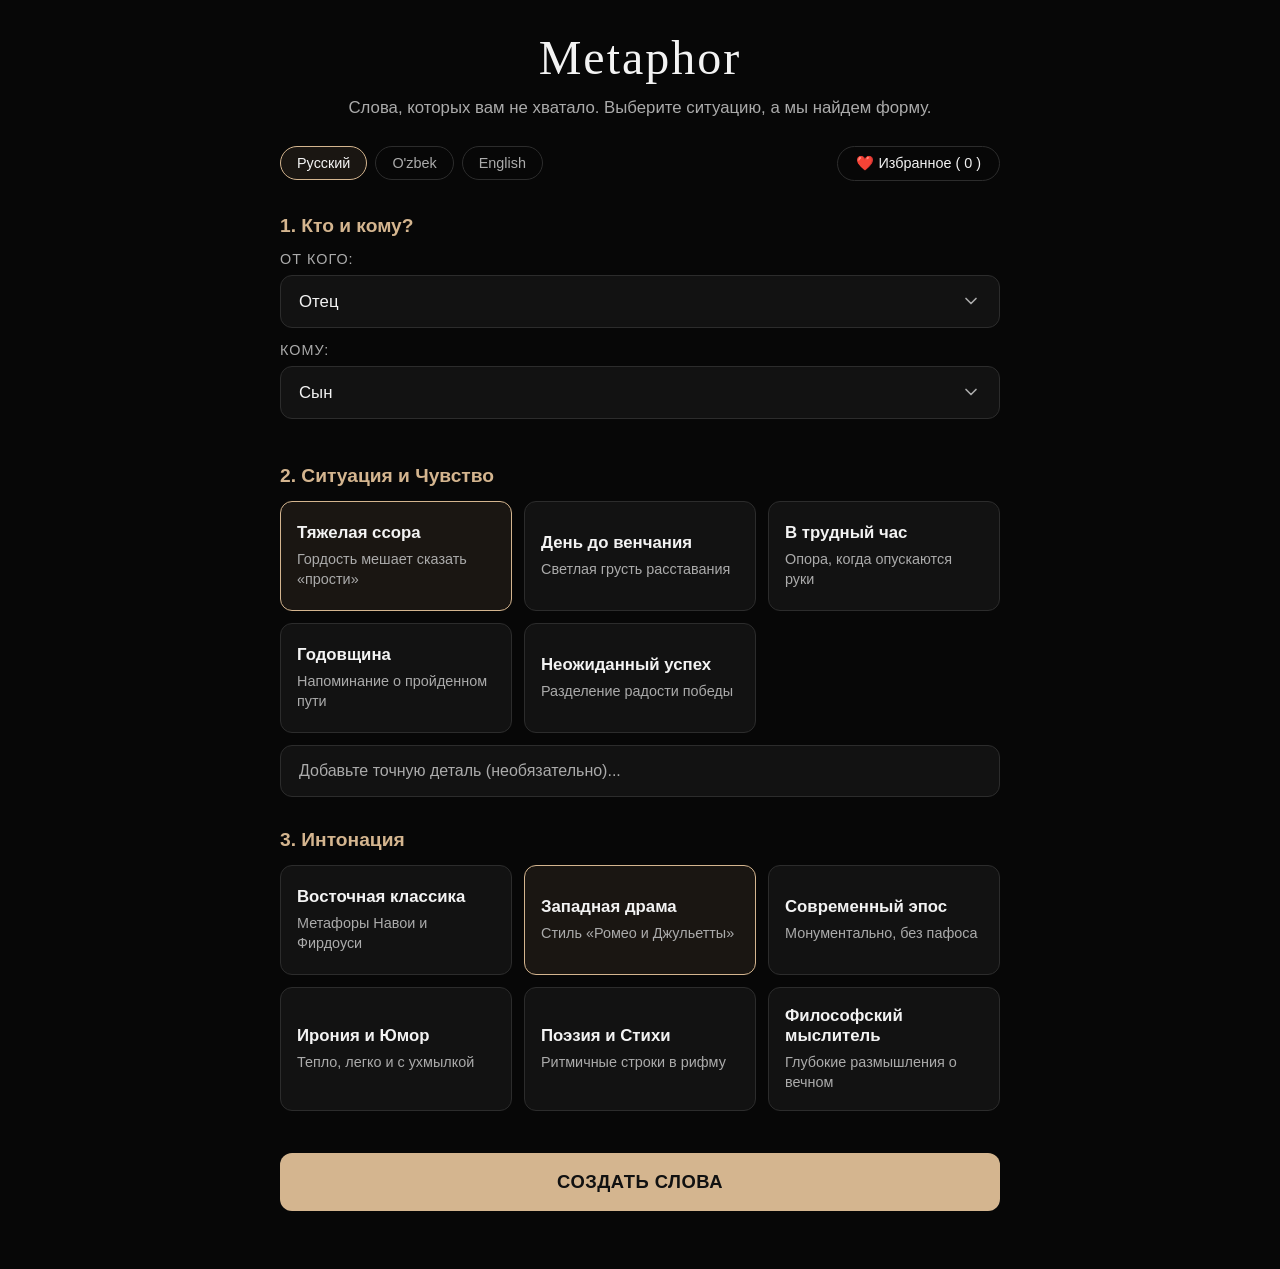
==== commit 8a37c8d4: "Update index.html" ====
--- a/index.html
+++ b/index.html
@@ -8,11 +8,11 @@
         :root {
             --bg-color: #070707;
             --card-bg: #121212;
-            --border-color: #282828;
+            --border-color: #2c2c2c;
             --accent-gold: #d4b58f;
             --accent-gold-hover: #e2c59d;
-            --text-main: #ffffff;
-            --text-muted: #9a9a9a;
+            --text-main: #f3f3f3;
+            --text-muted: #ababab;
         }
 
         * {
@@ -35,28 +35,28 @@
 
         .container {
             width: 100%;
-            max-width: 640px;
+            max-width: 720px;
         }
 
         header {
             text-align: center;
-            margin-bottom: 30px;
+            margin-bottom: 34px;
         }
 
         .logo {
-            font-size: 2.6rem;
+            font-size: 3rem;
             font-weight: 400;
             font-family: Georgia, serif;
-            letter-spacing: 1.5px;
+            letter-spacing: 2px;
             color: var(--text-main);
-            margin-bottom: 8px;
+            margin-bottom: 10px;
         }
 
         .subtitle {
-            font-size: 0.95rem;
+            font-size: 1.05rem;
             color: var(--text-muted);
-            line-height: 1.5;
-            margin-bottom: 20px;
+            line-height: 1.6;
+            margin-bottom: 24px;
             padding: 0 15px;
         }
 
@@ -64,22 +64,22 @@
             display: flex;
             justify-content: space-between;
             align-items: center;
-            margin-bottom: 28px;
+            margin-bottom: 32px;
             gap: 12px;
         }
 
         .lang-group {
             display: flex;
-            gap: 6px;
+            gap: 8px;
         }
 
         .lang-btn {
             background: transparent;
             border: 1px solid var(--border-color);
             color: var(--text-muted);
-            padding: 7px 14px;
-            border-radius: 18px;
-            font-size: 0.82rem;
+            padding: 8px 16px;
+            border-radius: 20px;
+            font-size: 0.9rem;
             cursor: pointer;
             transition: all 0.2s;
         }
@@ -87,16 +87,16 @@
         .lang-btn.active {
             border-color: var(--accent-gold);
             color: var(--text-main);
-            background: #181512;
+            background: #1a1612;
         }
 
         .favorites-btn {
             background: transparent;
             border: 1px solid var(--border-color);
             color: var(--text-main);
-            padding: 7px 16px;
-            border-radius: 18px;
-            font-size: 0.82rem;
+            padding: 8px 18px;
+            border-radius: 20px;
+            font-size: 0.9rem;
             cursor: pointer;
             transition: all 0.2s;
             white-space: nowrap;
@@ -107,22 +107,22 @@
         }
 
         section {
-            margin-bottom: 28px;
+            margin-bottom: 32px;
         }
 
         .section-title {
-            font-size: 1.05rem;
+            font-size: 1.2rem;
             font-weight: 600;
             color: var(--accent-gold);
-            margin-bottom: 12px;
+            margin-bottom: 14px;
         }
 
         .label-text {
-            font-size: 0.82rem;
+            font-size: 0.9rem;
             color: var(--text-muted);
-            margin-bottom: 6px;
+            margin-bottom: 8px;
             text-transform: uppercase;
-            letter-spacing: 0.8px;
+            letter-spacing: 1px;
         }
 
         .select-wrap {
@@ -130,16 +130,16 @@
             background: var(--card-bg);
             border: 1px solid var(--border-color);
             color: var(--text-main);
-            padding: 14px 16px;
-            border-radius: 10px;
-            font-size: 0.96rem;
+            padding: 16px 18px;
+            border-radius: 12px;
+            font-size: 1.05rem;
             outline: none;
-            margin-bottom: 12px;
+            margin-bottom: 14px;
             appearance: none;
-            background-image: url("data:image/svg+xml;charset=UTF-8,%3csvg xmlns='http://www.w3.org/2000/svg' viewBox='0 0 24 24' fill='none' stroke='%239a9a9a' stroke-width='2' stroke-linecap='round' stroke-linejoin='round'%3e%3cpolyline points='6 9 12 15 18 9'%3e%3c/polyline%3e%3c/svg%3e");
+            background-image: url("data:image/svg+xml;charset=UTF-8,%3csvg xmlns='http://www.w3.org/2000/svg' viewBox='0 0 24 24' fill='none' stroke='%23ababab' stroke-width='2' stroke-linecap='round' stroke-linejoin='round'%3e%3cpolyline points='6 9 12 15 18 9'%3e%3c/polyline%3e%3c/svg%3e");
             background-repeat: no-repeat;
-            background-position: right 16px center;
-            background-size: 18px;
+            background-position: right 18px center;
+            background-size: 20px;
             cursor: pointer;
         }
 
@@ -147,55 +147,72 @@
             border-color: var(--accent-gold);
         }
 
+        /* Сетка для блоков 2 и 3: ровно по 3 карточки в ряд */
         .cards-grid {
-            display: flex;
-            flex-direction: column;
-            gap: 10px;
+            display: grid;
+            grid-template-columns: repeat(3, 1fr);
+            gap: 12px;
+        }
+
+        @media (max-width: 768px) {
+            .cards-grid {
+                grid-template-columns: repeat(2, 1fr);
+            }
+        }
+        @media (max-width: 480px) {
+            .cards-grid {
+                grid-template-columns: 1fr;
+            }
         }
 
         .selectable-card {
             background: var(--card-bg);
             border: 1px solid var(--border-color);
-            border-radius: 10px;
-            padding: 14px 16px;
+            border-radius: 12px;
+            padding: 18px 16px;
             cursor: pointer;
             transition: all 0.2s ease;
             user-select: none;
+            display: flex;
+            flex-direction: column;
+            justify-content: center;
+            min-height: 110px;
         }
 
         .selectable-card:hover {
-            border-color: #444;
+            border-color: #555;
         }
 
         .selectable-card.selected {
             border-color: var(--accent-gold);
-            background: #181512;
+            background: #1a1612;
         }
 
         .card-title {
-            font-size: 1rem;
+            font-size: 1.05rem;
             font-weight: 600;
-            margin-bottom: 4px;
+            margin-bottom: 6px;
             color: var(--text-main);
             pointer-events: none;
         }
 
         .card-desc {
-            font-size: 0.85rem;
+            font-size: 0.9rem;
             color: var(--text-muted);
             pointer-events: none;
+            line-height: 1.4;
         }
 
         .custom-input-card {
             background: var(--card-bg);
             border: 1px solid var(--border-color);
-            border-radius: 10px;
-            padding: 14px 16px;
+            border-radius: 12px;
+            padding: 16px 18px;
             width: 100%;
             color: var(--text-main);
-            font-size: 0.92rem;
+            font-size: 1rem;
             outline: none;
-            margin-top: 10px;
+            margin-top: 12px;
         }
 
         .custom-input-card::placeholder {
@@ -206,15 +223,16 @@
             width: 100%;
             background: var(--accent-gold);
             color: #111;
-            font-weight: 600;
+            font-weight: 700;
             border: none;
-            padding: 16px;
-            border-radius: 10px;
-            font-size: 1.02rem;
+            padding: 18px;
+            border-radius: 12px;
+            font-size: 1.15rem;
             cursor: pointer;
             transition: background 0.2s;
             margin-top: 10px;
-            margin-bottom: 24px;
+            margin-bottom: 28px;
+            letter-spacing: 0.5px;
         }
 
         .btn-submit:hover {
@@ -225,39 +243,39 @@
             display: none;
             background: var(--card-bg);
             border: 1px solid var(--border-color);
-            border-radius: 14px;
-            padding: 24px;
-            margin-top: 24px;
-            box-shadow: 0 15px 35px rgba(0,0,0,0.6);
+            border-radius: 16px;
+            padding: 28px;
+            margin-top: 28px;
+            box-shadow: 0 20px 40px rgba(0,0,0,0.7);
         }
 
         .result-text {
-            font-size: 1.1rem;
-            line-height: 1.7;
-            margin-bottom: 20px;
-            color: var(--text-main);
+            font-size: 1.25rem;
+            line-height: 1.8;
+            margin-bottom: 24px;
+            color: #ffffff;
             white-space: pre-wrap;
             font-family: Georgia, serif;
-            min-height: 80px;
+            min-height: 90px;
         }
 
         .post-menu {
             display: flex;
             flex-wrap: wrap;
-            gap: 8px;
+            gap: 10px;
             margin-top: 20px;
-            margin-bottom: 20px;
-            padding-top: 16px;
+            margin-bottom: 24px;
+            padding-top: 20px;
             border-top: 1px solid var(--border-color);
         }
 
         .btn-mini {
-            background: #1a1a1a;
+            background: #1c1c1c;
             border: 1px solid var(--border-color);
             color: var(--text-main);
-            padding: 8px 14px;
-            border-radius: 16px;
-            font-size: 0.82rem;
+            padding: 10px 16px;
+            border-radius: 18px;
+            font-size: 0.9rem;
             cursor: pointer;
             transition: all 0.2s;
         }
@@ -268,34 +286,34 @@
         }
 
         .history-section {
-            margin-top: 20px;
-            margin-bottom: 20px;
-            padding-top: 16px;
+            margin-top: 24px;
+            margin-bottom: 24px;
+            padding-top: 20px;
             border-top: 1px solid var(--border-color);
         }
 
         .history-title {
-            font-size: 0.85rem;
+            font-size: 0.9rem;
             color: var(--text-muted);
-            margin-bottom: 10px;
+            margin-bottom: 12px;
             text-transform: uppercase;
-            letter-spacing: 0.8px;
+            letter-spacing: 1px;
         }
 
         .history-list {
             display: flex;
             flex-direction: column;
-            gap: 8px;
-            max-height: 200px;
+            gap: 10px;
+            max-height: 220px;
             overflow-y: auto;
         }
 
         .history-item {
-            background: #181818;
+            background: #1a1a1a;
             border: 1px solid var(--border-color);
-            padding: 10px 12px;
-            border-radius: 8px;
-            font-size: 0.88rem;
+            padding: 12px 14px;
+            border-radius: 10px;
+            font-size: 0.95rem;
             color: var(--text-muted);
             cursor: pointer;
             transition: all 0.2s;
@@ -312,27 +330,92 @@
         .actions-row {
             display: grid;
             grid-template-columns: repeat(2, 1fr);
-            gap: 10px;
-            margin-top: 12px;
+            gap: 12px;
+            margin-top: 14px;
         }
 
         .btn-action {
-            background: #1a1a1a;
+            background: #1c1c1c;
             border: 1px solid var(--border-color);
             color: var(--text-main);
-            padding: 12px;
-            border-radius: 8px;
-            font-size: 0.86rem;
+            padding: 14px;
+            border-radius: 10px;
+            font-size: 0.95rem;
             cursor: pointer;
             display: flex;
             align-items: center;
             justify-content: center;
-            gap: 8px;
+            gap: 10px;
             transition: all 0.2s;
         }
 
         .btn-action:hover {
             border-color: var(--accent-gold);
+        }
+
+        /* Модальное окно редактирования открытки */
+        .modal-overlay {
+            display: none;
+            position: fixed;
+            top: 0; left: 0; width: 100%; height: 100%;
+            background: rgba(0,0,0,0.85);
+            z-index: 1000;
+            justify-content: center;
+            align-items: center;
+            padding: 20px;
+        }
+        .modal-card {
+            background: #161616;
+            border: 1px solid var(--border-color);
+            border-radius: 16px;
+            width: 100%;
+            max-width: 540px;
+            padding: 24px;
+            display: flex;
+            flex-direction: column;
+            gap: 16px;
+        }
+        .modal-title {
+            font-size: 1.2rem;
+            font-weight: 600;
+            color: var(--accent-gold);
+            margin-bottom: 4px;
+        }
+        .card-preview-area {
+            background: #111;
+            border: 2px solid var(--accent-gold);
+            border-radius: 12px;
+            padding: 30px;
+            text-align: center;
+            font-family: Georgia, serif;
+            font-size: 1.2rem;
+            color: #fff;
+            line-height: 1.6;
+            min-height: 200px;
+            display: flex;
+            align-items: center;
+            justify-content: center;
+        }
+        .modal-textarea {
+            width: 100%;
+            background: #111;
+            border: 1px solid var(--border-color);
+            color: #fff;
+            padding: 12px;
+            border-radius: 8px;
+            font-size: 1rem;
+            resize: vertical;
+            min-height: 100px;
+            outline: none;
+            font-family: Georgia, serif;
+        }
+        .modal-textarea:focus {
+            border-color: var(--accent-gold);
+        }
+        .modal-buttons {
+            display: flex;
+            gap: 10px;
+            margin-top: 10px;
         }
     </style>
 </head>
@@ -359,24 +442,25 @@
                 <div class="section-title" id="sec1Title">1. Кто и кому?</div>
                 <div class="label-text" id="lblFrom">От кого:</div>
                 <select id="senderSelect" class="select-wrap">
-                    <option value="father" id="optSenderFather">Отец</option>
-                    <option value="mother" id="optSenderMother">Мать</option>
-                    <option value="husband" id="optSenderHusband">Муж</option>
-                    <option value="wife" id="optSenderWife">Жена</option>
-                    <option value="friend" id="optSenderFriend">Друг</option>
+                    <option value="father">Отец</option>
+                    <option value="mother">Мать</option>
+                    <option value="husband">Муж</option>
+                    <option value="wife">Жена</option>
+                    <option value="son">Сын</option>
+                    <option value="daughter">Дочь</option>
+                    <option value="friend">Друг</option>
+                    <option value="boss">Начальник</option>
+                    <option value="subordinate">Подчиненный</option>
+                    <option value="colleague">Коллега</option>
                 </select>
 
                 <div class="label-text" id="lblTo">Кому:</div>
                 <select id="recipientSelect" class="select-wrap">
-                    <option value="son" id="optRecSon">Сын</option>
-                    <option value="daughter" id="optRecDaughter">Дочь</option>
-                    <option value="wife" id="optRecWife">Жена</option>
-                    <option value="husband" id="optRecHusband">Муж</option>
-                    <option value="friend" id="optRecFriend">Друг</option>
+                    <!-- Заполняется динамически -->
                 </select>
             </section>
 
-            <!-- Блок 2: Ситуация и Чувство -->
+            <!-- Блок 2: Ситуация и Чувство (по 3 в ряду) -->
             <section>
                 <div class="section-title" id="sec2Title">2. Ситуация и Чувство</div>
                 <div class="cards-grid" id="situationCards">
@@ -404,7 +488,7 @@
                 <input type="text" id="customSituation" class="custom-input-card" placeholder="Добавьте точную деталь (необязательно)...">
             </section>
 
-            <!-- Блок 3: Интонация -->
+            <!-- Блок 3: Интонация (по 3 в ряду) -->
             <section>
                 <div class="section-title" id="sec3Title">3. Интонация</div>
                 <div class="cards-grid" id="toneCards">
@@ -441,14 +525,12 @@
             <div id="resultBox" class="result-box">
                 <div id="resultText" class="result-text"></div>
 
-                <!-- Кнопки модификации текста ПОД текстом -->
                 <div class="post-menu">
                     <button class="btn-mini" id="modShorter">Короче</button>
                     <button class="btn-mini" id="modMetaphor">Больше метафор</button>
                     <button class="btn-mini" id="modFormal">Более формально</button>
                 </div>
 
-                <!-- История предыдущих версий -->
                 <div class="history-section" id="historySection" style="display: none;">
                     <div class="history-title" id="historyTitleLabel">Предыдущие версии</div>
                     <div class="history-list" id="historyList"></div>
@@ -466,8 +548,52 @@
         </main>
     </div>
 
+    <!-- Модальное окно редактирования открытки -->
+    <div class="modal-overlay" id="cardModal">
+        <div class="modal-card">
+            <div class="modal-title" id="modalTitleText">Редактирование открытки</div>
+            <div class="card-preview-area" id="modalPreview">Текст открытки...</div>
+            <textarea class="modal-textarea" id="modalTextEdit"></textarea>
+            <div class="modal-buttons">
+                <button class="btn-action" style="flex:1;" id="modalCancelBtn">Отмена</button>
+                <button class="btn-submit" style="flex:1; margin:0;" id="modalDownloadBtn">Скачать PNG</button>
+            </div>
+        </div>
+    </div>
+
     <script>
         document.addEventListener('DOMContentLoaded', () => {
+            const rolesDict = {
+                ru: {
+                    father: "Отец", mother: "Мать", husband: "Муж", wife: "Жена",
+                    son: "Сын", daughter: "Дочь", friend: "Друг",
+                    boss: "Начальник", subordinate: "Подчиненный", colleague: "Коллега"
+                },
+                uz: {
+                    father: "Ota", mother: "Ona", husband: "Er", wife: "Xotin",
+                    son: "O'g'il", daughter: "Qiz", friend: "Do'st",
+                    boss: "Rahbar", subordinate: "Bo'ysunuvchi", colleague: "Hamkasb"
+                },
+                en: {
+                    father: "Father", mother: "Mother", husband: "Husband", wife: "Wife",
+                    son: "Son", daughter: "Daughter", friend: "Friend",
+                    boss: "Boss", subordinate: "Subordinate", colleague: "Colleague"
+                }
+            };
+
+            const allowedRecipients = {
+                father: ['son', 'daughter', 'wife', 'friend'],
+                mother: ['son', 'daughter', 'husband', 'friend'],
+                husband: ['wife', 'friend', 'colleague'],
+                wife: ['husband', 'friend', 'colleague'],
+                son: ['father', 'mother', 'friend'],
+                daughter: ['father', 'mother', 'friend'],
+                friend: ['friend', 'colleague'],
+                boss: ['subordinate', 'colleague'],
+                subordinate: ['boss', 'colleague'],
+                colleague: ['colleague', 'boss', 'subordinate', 'friend']
+            };
+
             const i18n = {
                 ru: {
                     subtitle: "Слова, которых вам не хватало. Выберите ситуацию, а мы найдем форму.",
@@ -491,8 +617,9 @@
                     metaphor: "Больше метафор",
                     formal: "Более формально",
                     historyLabel: "Предыдущие версии",
-                    father: "Отец", mother: "Мать", husband: "Муж", wife: "Жена", friend: "Друг",
-                    son: "Сын", daughter: "Дочь",
+                    modalTitle: "Редактирование открытки перед скачиванием",
+                    modalCancel: "Отмена",
+                    modalDownload: "Скачать PNG",
                     sit1_t: "Тяжелая ссора", sit1_d: "Гордость мешает сказать «прости»",
                     sit2_t: "День до венчания", sit2_d: "Светлая грусть расставания",
                     sit3_t: "В трудный час", sit3_d: "Опора, когда опускаются руки",
@@ -527,8 +654,9 @@
                     metaphor: "Ko'proq metafora",
                     formal: "Rasmiyroq",
                     historyLabel: "Oldingi versiyalar",
-                    father: "Ota", mother: "Ona", husband: "Er", wife: "Xotin", friend: "Do'st",
-                    son: "O'g'il", daughter: "Qiz",
+                    modalTitle: "Yuklab olishdan oldin ochiqchani tahrirlash",
+                    modalCancel: "Bekor qilish",
+                    modalDownload: "PNG yuklab olish",
                     sit1_t: "Og'ir janjal", sit1_d: "G'urur 'kechir' deyishga qo'ymayapti",
                     sit2_t: "Nikohdan bir kun oldin", sit2_d: "Yorqin ayriliq qayg'usi",
                     sit3_t: "Og'ir damlar", sit3_d: "Qo'l siltanganda tayanch",
@@ -563,8 +691,9 @@
                     metaphor: "More metaphors",
                     formal: "More formal",
                     historyLabel: "Previous versions",
-                    father: "Father", mother: "Mother", husband: "Husband", wife: "Wife", friend: "Friend",
-                    son: "Son", daughter: "Daughter",
+                    modalTitle: "Edit postcard before download",
+                    modalCancel: "Cancel",
+                    modalDownload: "Download PNG",
                     sit1_t: "Heavy argument", sit1_d: "Pride prevents saying 'sorry'",
                     sit2_t: "Day before wedding", sit2_d: "Light sadness of parting",
                     sit3_t: "Difficult hour", sit3_d: "Support when hands drop",
@@ -583,6 +712,29 @@
             let selectedSit = 'sit1';
             let selectedTone = 'tone2';
             let textHistory = [];
+
+            const senderSelect = document.getElementById('senderSelect');
+            const recipientSelect = document.getElementById('recipientSelect');
+
+            function updateRecipients() {
+                const currentSender = senderSelect.value;
+                const validKeys = allowedRecipients[currentSender] || ['friend'];
+                const currentRecipientVal = recipientSelect.value;
+
+                recipientSelect.innerHTML = '';
+                validKeys.forEach(key => {
+                    const opt = document.createElement('option');
+                    opt.value = key;
+                    opt.innerText = rolesDict[currentLang][key] || key;
+                    recipientSelect.appendChild(opt);
+                });
+
+                if (validKeys.includes(currentRecipientVal)) {
+                    recipientSelect.value = currentRecipientVal;
+                }
+            }
+
+            senderSelect.addEventListener('change', updateRecipients);
 
             function updateUI() {
                 const t = i18n[currentLang];
@@ -602,27 +754,26 @@
                 document.getElementById('downloadCardBtn').innerText = t.cardBtn;
                 document.getElementById('favToggleBtn').innerText = t.toFav;
                 document.getElementById('historyTitleLabel').innerText = t.historyLabel;
-
-                // Селекты (отправитель)
-                document.getElementById('optSenderFather').innerText = t.father;
-                document.getElementById('optSenderMother').innerText = t.mother;
-                document.getElementById('optSenderHusband').innerText = t.husband;
-                document.getElementById('optSenderWife').innerText = t.wife;
-                document.getElementById('optSenderFriend').innerText = t.friend;
-                
-                // Селекты (получатель)
-                document.getElementById('optRecSon').innerText = t.son;
-                document.getElementById('optRecDaughter').innerText = t.daughter;
-                document.getElementById('optRecWife').innerText = t.wife;
-                document.getElementById('optRecHusband').innerText = t.husband;
-                document.getElementById('optRecFriend').innerText = t.friend;
-
-                // Карточки ситуаций
+                document.getElementById('modalTitleText').innerText = t.modalTitle;
+                document.getElementById('modalCancelBtn').innerText = t.modalCancel;
+                document.getElementById('modalDownloadBtn').innerText = t.modalDownload;
+
+                const currentSenderVal = senderSelect.value || 'father';
+                senderSelect.innerHTML = '';
+                Object.keys(rolesDict[currentLang]).forEach(key => {
+                    const opt = document.createElement('option');
+                    opt.value = key;
+                    opt.innerText = rolesDict[currentLang][key];
+                    senderSelect.appendChild(opt);
+                });
+                senderSelect.value = currentSenderVal;
+
+                updateRecipients();
+
                 for (let i = 1; i <= 5; i++) {
                     if (document.getElementById(`sit${i}_t`)) document.getElementById(`sit${i}_t`).innerText = t[`sit${i}_t`];
                     if (document.getElementById(`sit${i}_d`)) document.getElementById(`sit${i}_d`).innerText = t[`sit${i}_d`];
                 }
-                // Карточки тона
                 for (let i = 1; i <= 6; i++) {
                     if (document.getElementById(`tone${i}_t`)) document.getElementById(`tone${i}_t`).innerText = t[`tone${i}_t`];
                     if (document.getElementById(`tone${i}_d`)) document.getElementById(`tone${i}_d`).innerText = t[`tone${i}_d`];
@@ -637,7 +788,6 @@
                 document.getElementById('favCountBtn').innerText = `❤️ ${t.fav} ( ${favorites.length} )`;
             }
 
-            // Переключение языков
             document.querySelectorAll('.lang-btn').forEach(btn => {
                 btn.addEventListener('click', () => {
                     document.querySelectorAll('.lang-btn').forEach(b => b.classList.remove('active'));
@@ -654,7 +804,6 @@
             });
             updateUI();
 
-            // Карточки ситуаций
             document.querySelectorAll('#situationCards .selectable-card').forEach(card => {
                 card.addEventListener('click', () => {
                     document.querySelectorAll('#situationCards .selectable-card').forEach(c => c.classList.remove('selected'));
@@ -663,7 +812,6 @@
                 });
             });
 
-            // Карточки тона
             document.querySelectorAll('#toneCards .selectable-card').forEach(card => {
                 card.addEventListener('click', () => {
                     document.querySelectorAll('#toneCards .selectable-card').forEach(c => c.classList.remove('selected'));
@@ -678,7 +826,16 @@
             const historySection = document.getElementById('historySection');
             const historyList = document.getElementById('historyList');
 
-            function generateText(modifier = '', keepHistory = false) {
+            // Имитация печатания (Typewriter effect)
+            function typeWriter(text, i = 0) {
+                if (i === 0) resultText.innerText = '';
+                if (i < text.length) {
+                    resultText.innerText += text.charAt(i);
+                    setTimeout(() => typeWriter(text, i + 1), 12);
+                }
+            }
+
+            function generateText(modifier = '') {
                 const custom = document.getElementById('customSituation').value.trim();
                 
                 const library = {
@@ -718,14 +875,13 @@
                     baseText = "Свидетельствуя искреннее уважение, отмечаю: " + baseText;
                 }
 
-                // Сохранение в историю предыдущего текста, если он уже был
                 if (resultText.innerText && resultText.innerText !== baseText) {
                     textHistory.unshift(resultText.innerText);
                     renderHistory();
                 }
 
                 resultBox.style.display = 'block';
-                resultText.innerText = baseText;
+                typeWriter(baseText);
                 window.scrollTo({ top: resultBox.offsetTop - 20, behavior: 'smooth' });
             }
 
@@ -733,7 +889,7 @@
                 if (textHistory.length > 0) {
                     historySection.style.display = 'block';
                     historyList.innerHTML = '';
-                    textHistory.forEach((itemText, index) => {
+                    textHistory.forEach((itemText) => {
                         const div = document.createElement('div');
                         div.className = 'history-item';
                         div.innerText = itemText;
@@ -749,7 +905,7 @@
             }
 
             generateBtn.addEventListener('click', () => {
-                textHistory = []; // Сброс истории при новой генерации
+                textHistory = [];
                 renderHistory();
                 generateText();
             });
@@ -758,7 +914,6 @@
             document.getElementById('modMetaphor').addEventListener('click', () => generateText('добавь метафор'));
             document.getElementById('modFormal').addEventListener('click', () => generateText('сделай более формально'));
 
-            // Кнопки действий
             document.getElementById('copyBtn').addEventListener('click', () => {
                 navigator.clipboard.writeText(resultText.innerText);
                 alert(i18n[currentLang].copied);
@@ -788,7 +943,26 @@
                 updateFavCount();
             });
 
+            // Модальное окно редактирования открытки перед скачиванием
+            const cardModal = document.getElementById('cardModal');
+            const modalTextEdit = document.getElementById('modalTextEdit');
+            const modalPreview = document.getElementById('modalPreview');
+
             document.getElementById('downloadCardBtn').addEventListener('click', () => {
+                modalTextEdit.value = resultText.innerText;
+                modalPreview.innerText = resultText.innerText;
+                cardModal.style.display = 'flex';
+            });
+
+            modalTextEdit.addEventListener('input', () => {
+                modalPreview.innerText = modalTextEdit.value;
+            });
+
+            document.getElementById('modalCancelBtn').addEventListener('click', () => {
+                cardModal.style.display = 'none';
+            });
+
+            document.getElementById('modalDownloadBtn').addEventListener('click', () => {
                 const canvas = document.createElement('canvas');
                 canvas.width = 1000; canvas.height = 1000;
                 const ctx = canvas.getContext('2d');
@@ -806,9 +980,9 @@
                 ctx.fillText('METAPHOR', 500, 130);
 
                 ctx.fillStyle = '#ffffff';
-                ctx.font = '28px Georgia, serif';
+                ctx.font = '30px Georgia, serif';
                 
-                const words = resultText.innerText.split(' ');
+                const words = modalTextEdit.value.split(' ');
                 let line = '', lines = [];
                 for (let w of words) {
                     let test = line + w + ' ';
@@ -817,13 +991,15 @@
                 }
                 lines.push(line);
 
-                let startY = 500 - ((lines.length * 40) / 2);
-                lines.forEach((l, i) => ctx.fillText(l, 500, startY + (i * 45)));
+                let startY = 500 - ((lines.length * 45) / 2);
+                lines.forEach((l, i) => ctx.fillText(l, 500, startY + (i * 48)));
 
                 const link = document.createElement('a');
                 link.download = 'metaphor-card.png';
                 link.href = canvas.toDataURL();
                 link.click();
+                
+                cardModal.style.display = 'none';
             });
         });
     </script>
